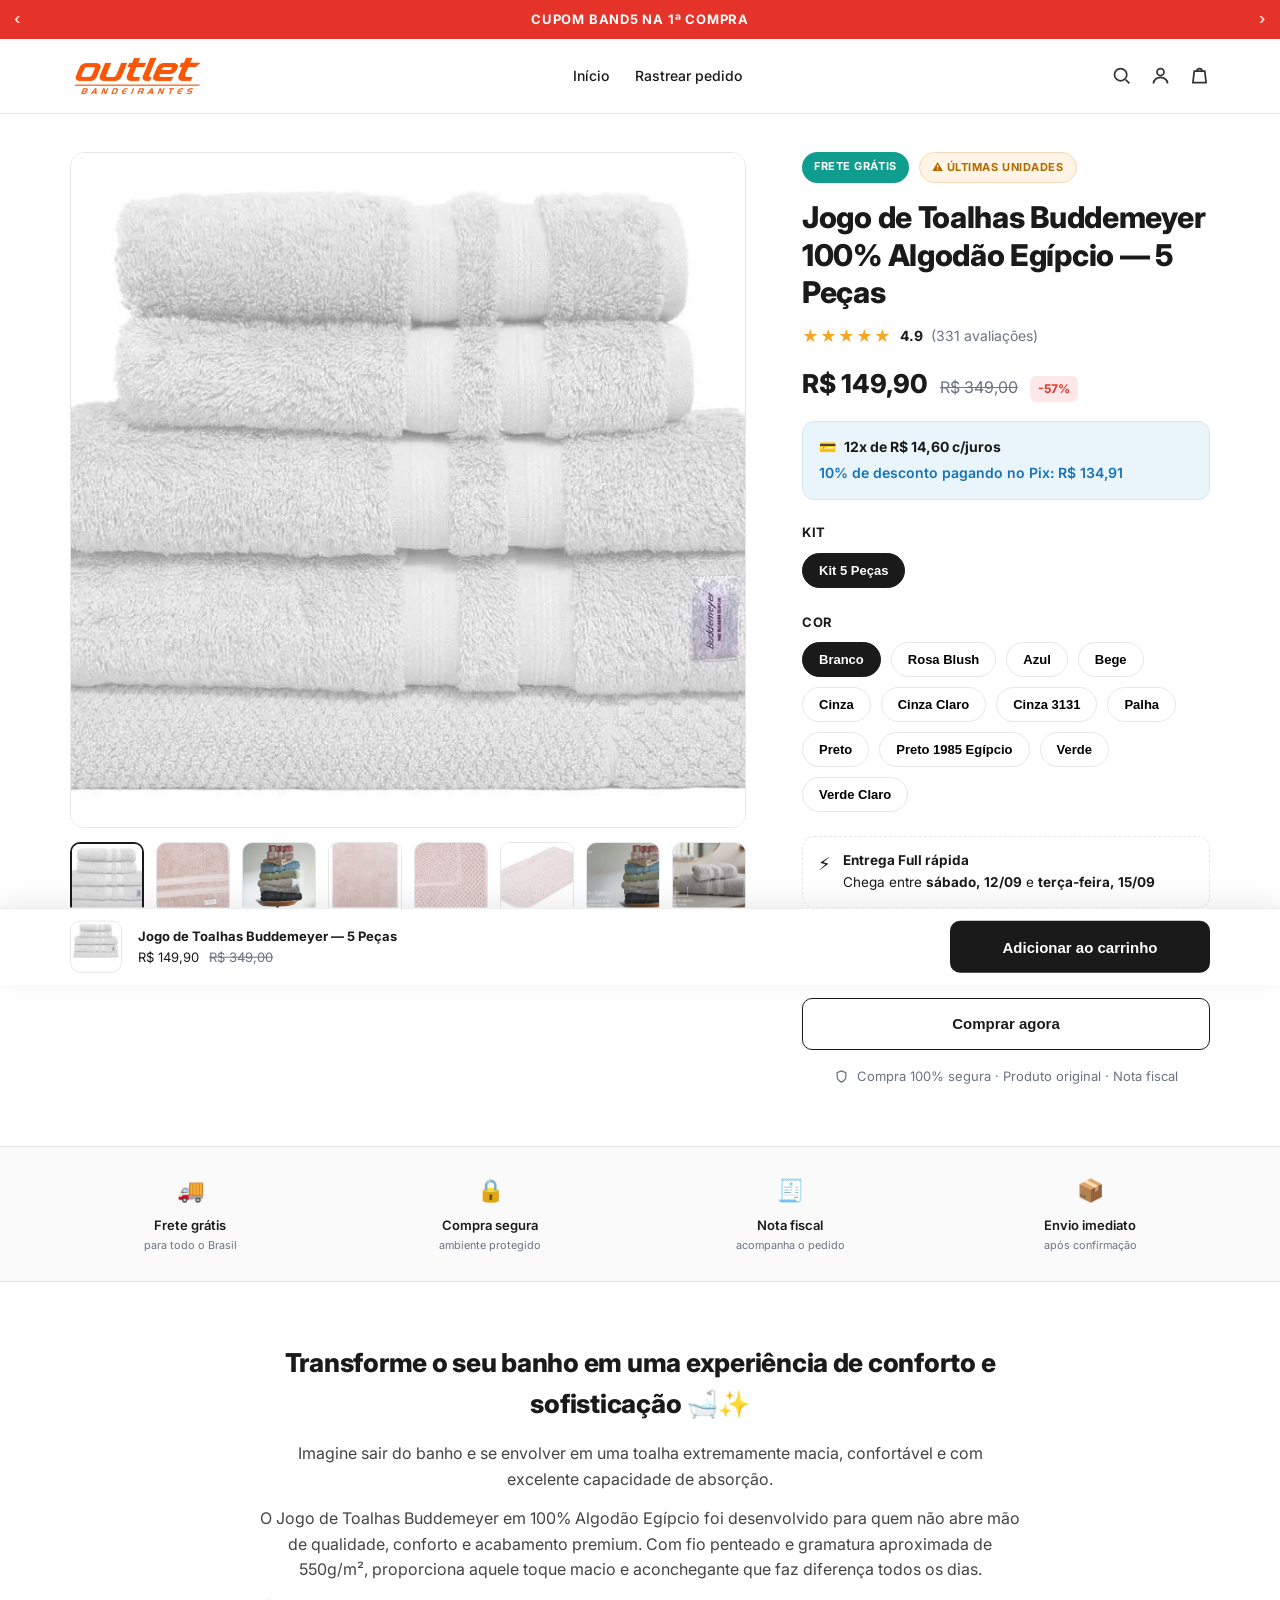
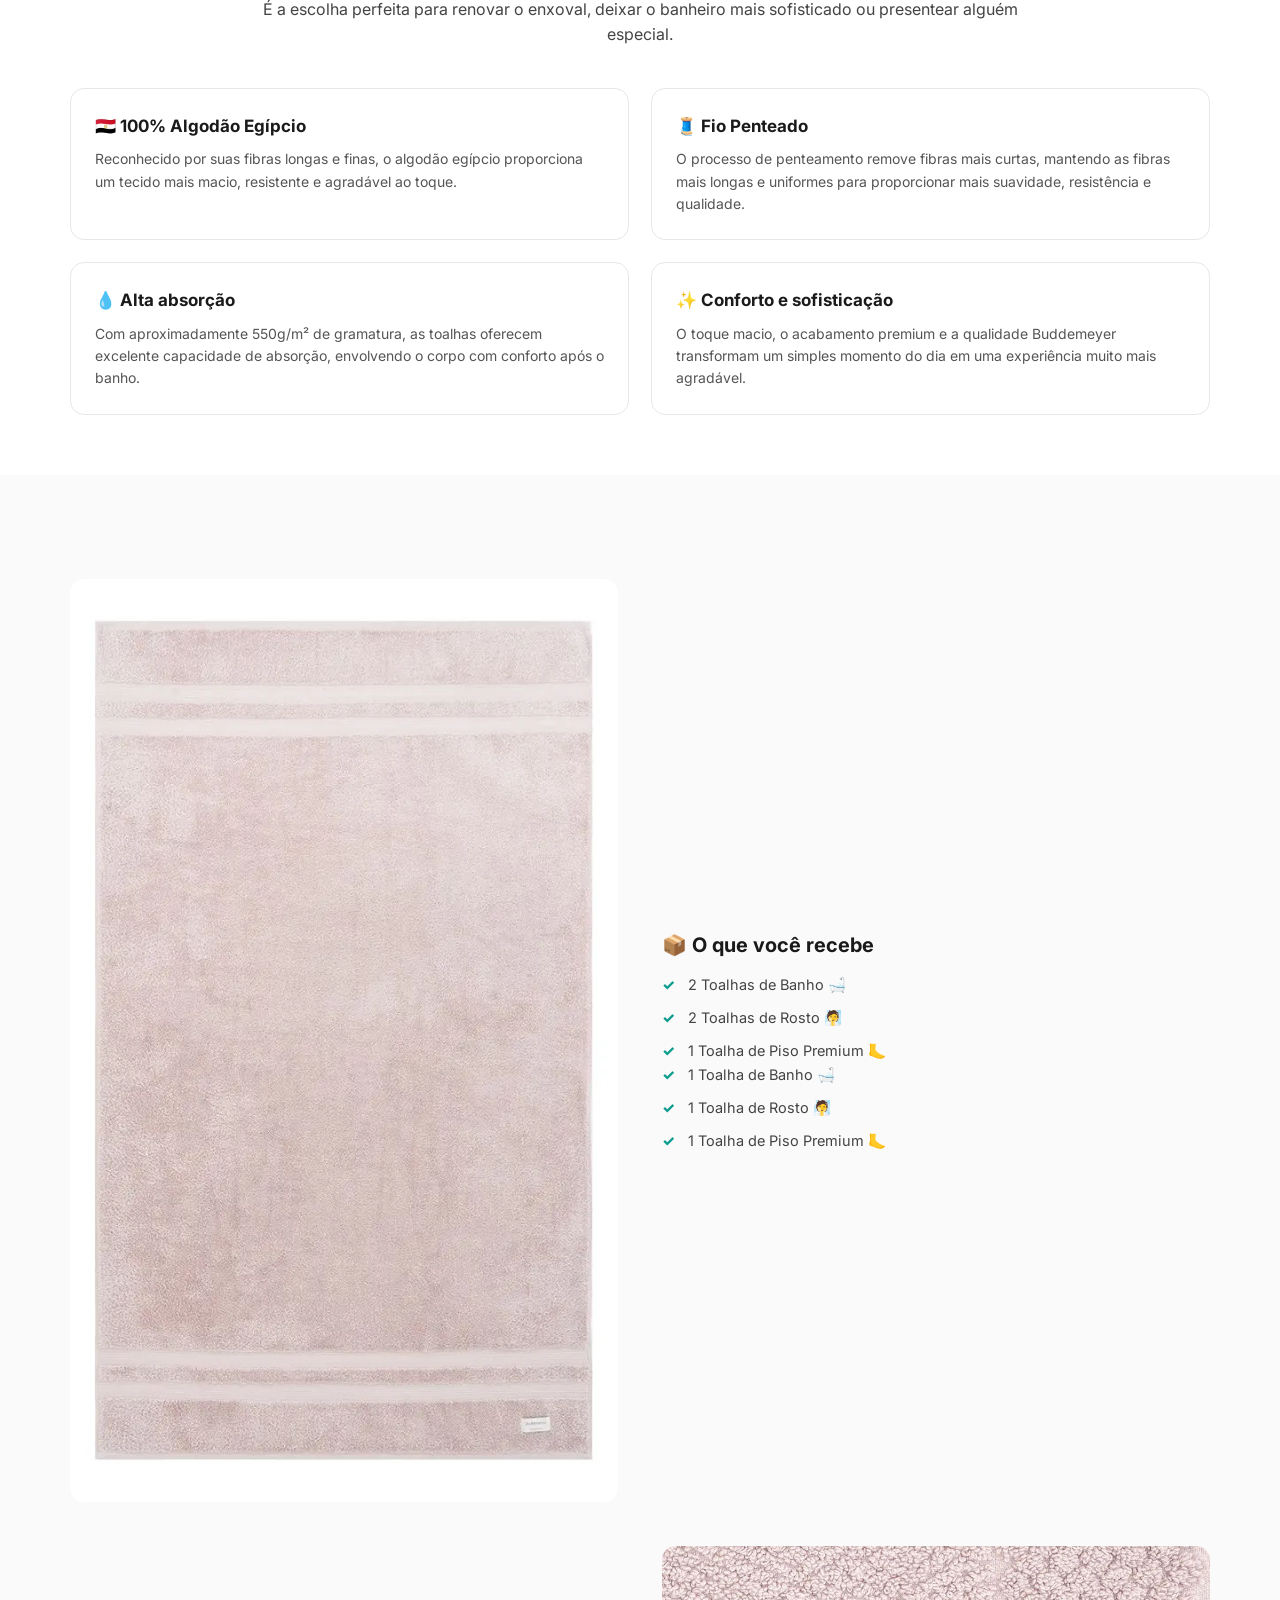
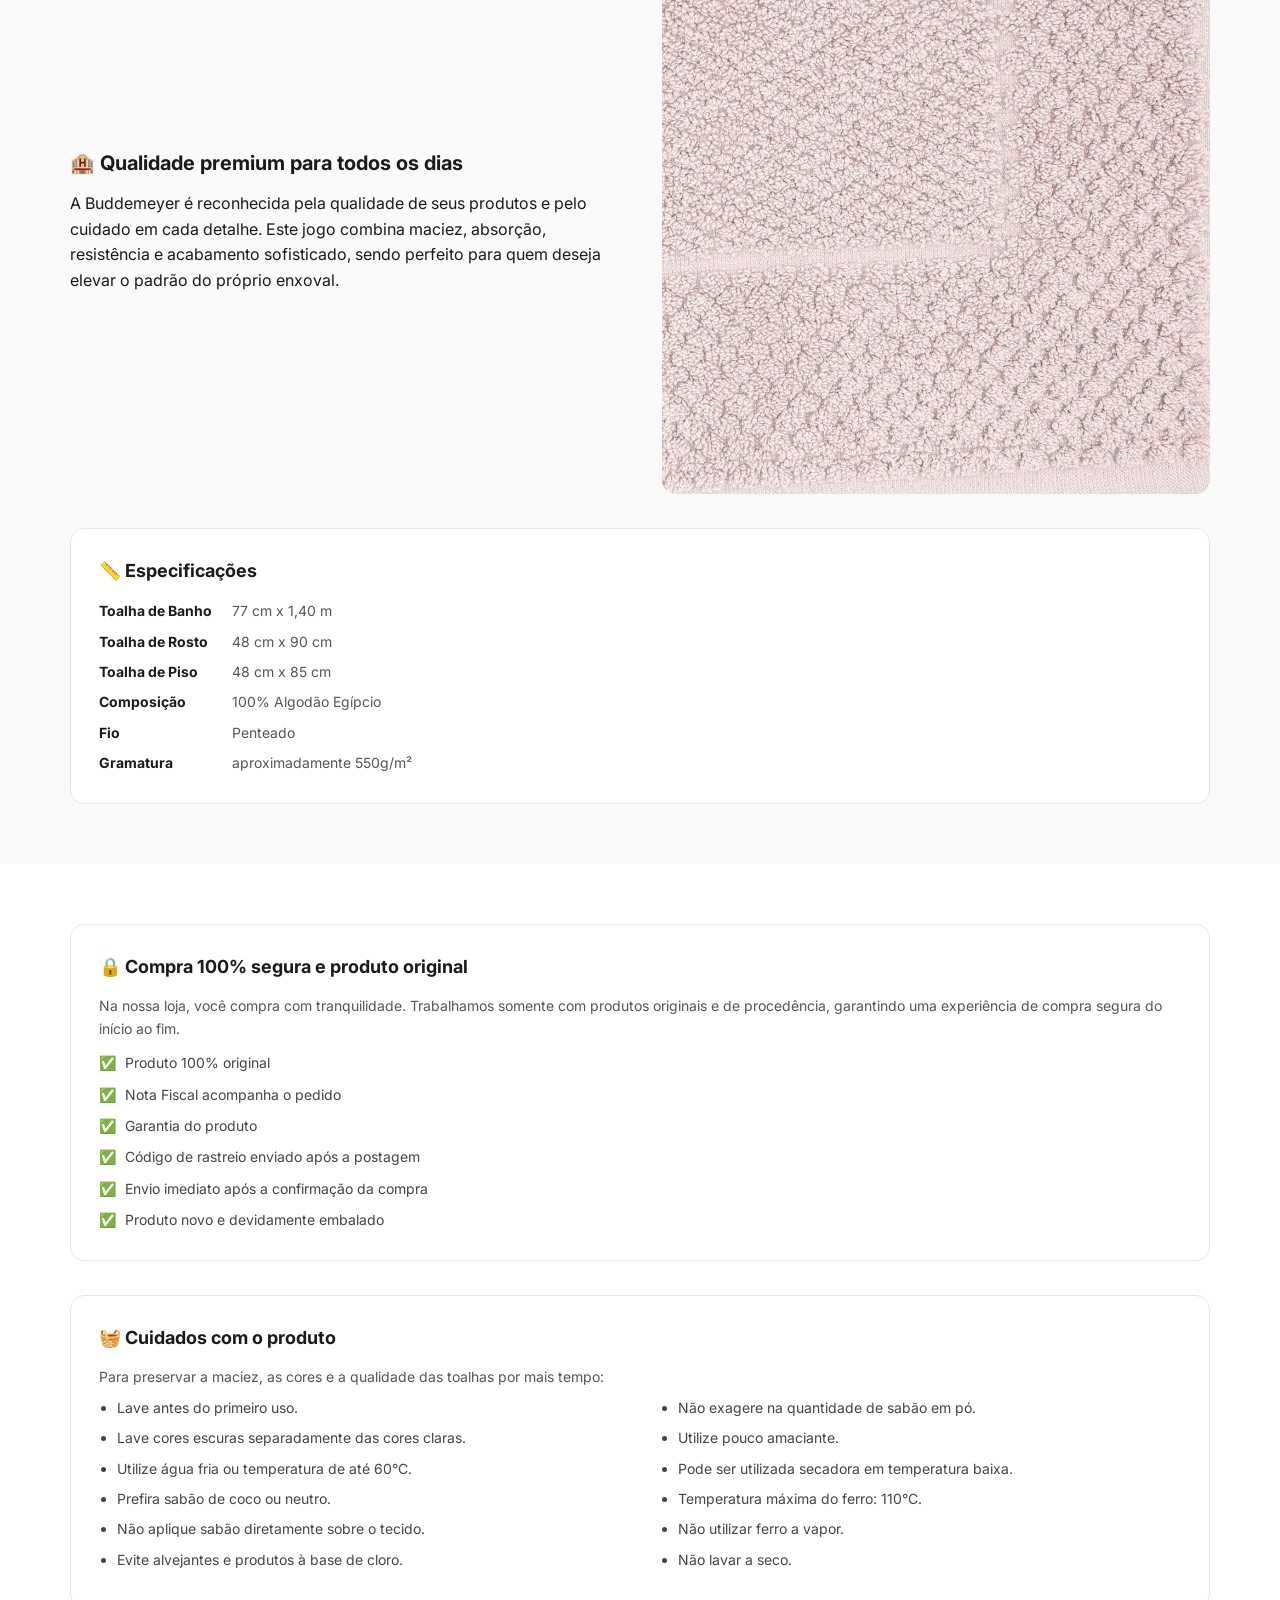
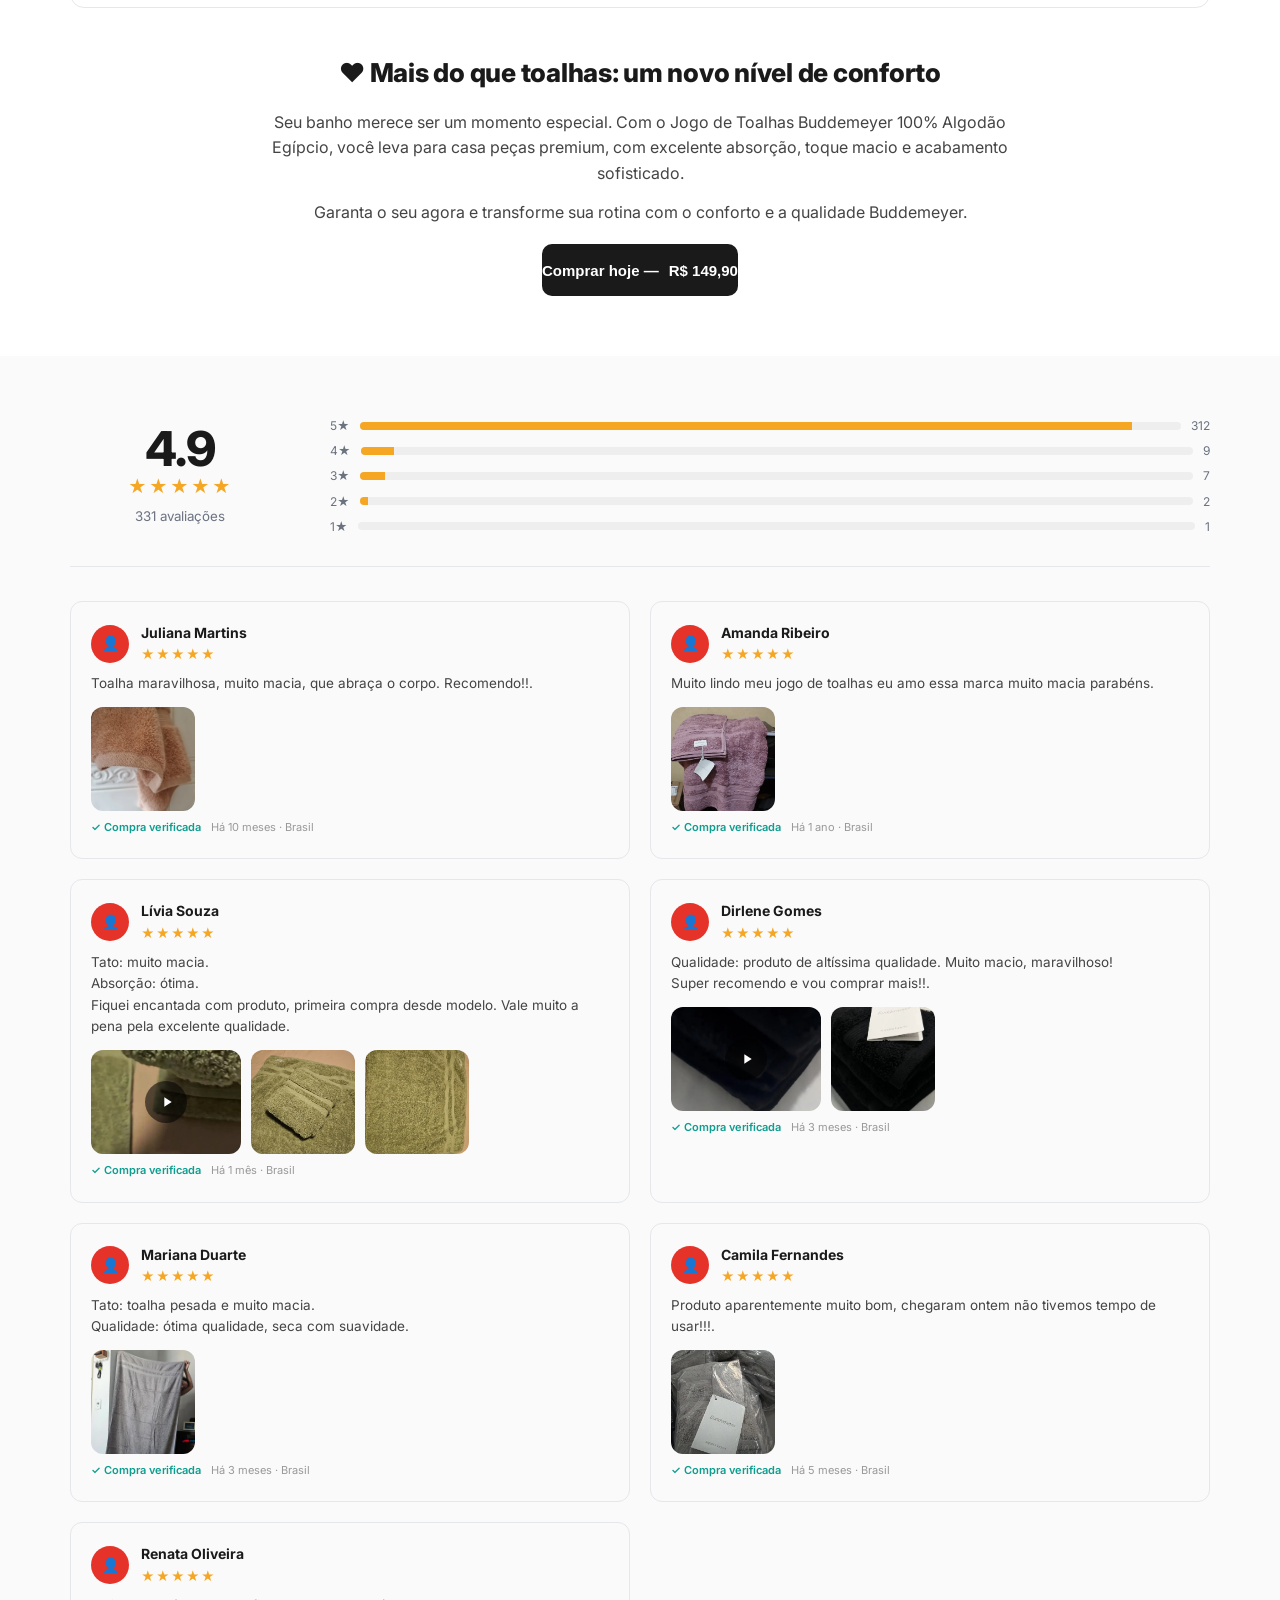
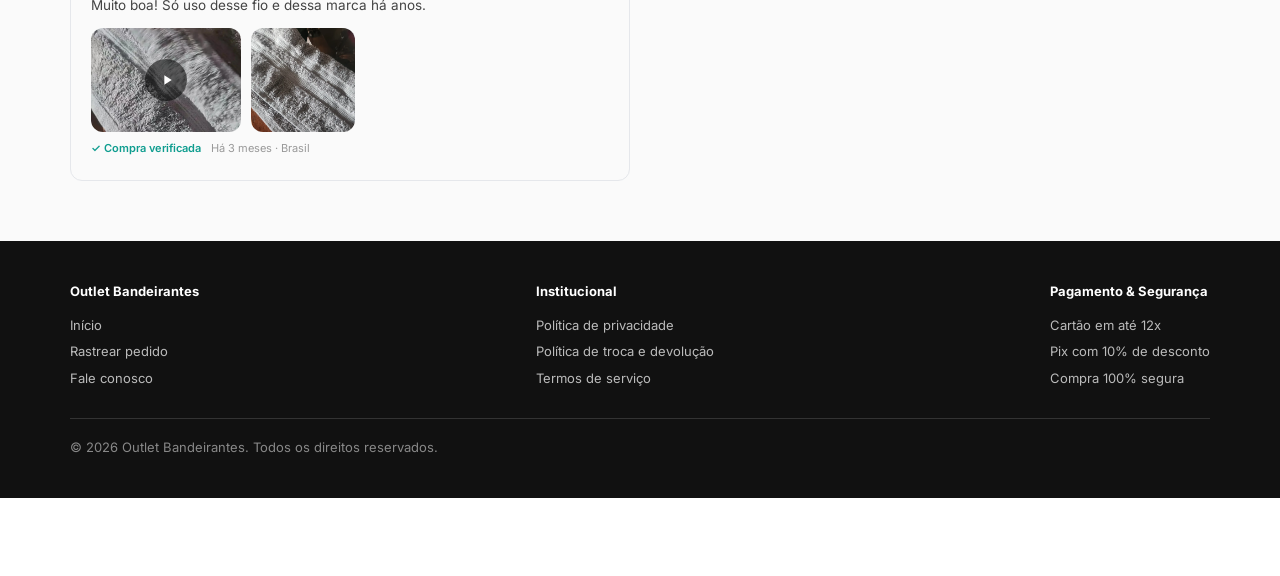
==== index.html @ 9eb4fb67 "Add files via upload" ====
<!DOCTYPE html>
<html lang="pt-BR">
<head>
<meta charset="UTF-8">
<meta name="viewport" content="width=device-width, initial-scale=1">
<title>Jogo de Toalhas Buddemeyer 100% Algodão Egípcio</title>
<link rel="preconnect" href="https://fonts.googleapis.com">
<link rel="preconnect" href="https://fonts.gstatic.com" crossorigin>
<link href="https://fonts.googleapis.com/css2?family=Inter:wght@400;500;600;700;800&display=swap" rel="stylesheet">
<style>
  :root{
    --red:#e63329;
    --ink:#1a1a1a;
    --muted:#6b7280;
    --line:#e5e7eb;
    --teal:#0f9d8f;
    --pix:#eaf4fb;
    --pix-ink:#1573b8;
    --bg:#ffffff;
    --radius:14px;
    --wrap:1180px;
  }
  *{box-sizing:border-box;margin:0;padding:0}
  html{scroll-behavior:smooth}
  body{
    font-family:'Inter',system-ui,-apple-system,Segoe UI,Roboto,sans-serif;
    color:var(--ink);
    background:var(--bg);
    line-height:1.6;
    -webkit-font-smoothing:antialiased;
  }
  img{max-width:100%;display:block}
  a{color:inherit;text-decoration:none}
  .wrap{max-width:var(--wrap);margin:0 auto;padding:0 20px}

  /* announcement bar */
  .announce{
    background:var(--red);color:#fff;text-align:center;
    font-size:13px;font-weight:700;letter-spacing:.06em;
    padding:9px 40px;position:relative;text-transform:uppercase;
  }
  .announce .arrow{position:absolute;top:50%;transform:translateY(-50%);opacity:.8;font-size:15px}
  .announce .arrow.l{left:14px}
  .announce .arrow.r{right:14px}

  /* header */
  header{border-bottom:1px solid var(--line);position:sticky;top:0;background:#fff;z-index:40}
  .hbar{display:flex;align-items:center;justify-content:space-between;height:74px;gap:24px}
  .logo img{height:46px;width:auto}
  .nav{display:flex;gap:26px;font-size:14px;font-weight:500}
  .nav a:hover{color:var(--red)}
  .hicons{display:flex;gap:18px;color:#333}
  .hicons svg{width:21px;height:21px}
  .menu-toggle{display:none;background:none;border:0;cursor:pointer}

  /* hero / product */
  .product{display:grid;grid-template-columns:1fr 1fr;gap:56px;padding:38px 0 60px}
  .gallery{position:sticky;top:96px;align-self:start}
  .gallery .main{
    border:1px solid var(--line);border-radius:var(--radius);overflow:hidden;
    background:#f6f7f8;aspect-ratio:1/1;
  }
  .gallery .main img{width:100%;height:100%;object-fit:cover}
  .thumbs{display:flex;gap:12px;margin-top:14px}
  .thumbs button{
    width:74px;height:74px;border-radius:10px;overflow:hidden;border:1px solid var(--line);
    background:#f6f7f8;cursor:pointer;padding:0;flex:0 0 auto;
  }
  .thumbs button.active{border-color:var(--ink);border-width:2px}
  .thumbs img{width:100%;height:100%;object-fit:cover}

  .badges{display:flex;gap:10px;flex-wrap:wrap;margin-bottom:16px}
  .badge{
    font-size:11px;font-weight:700;letter-spacing:.05em;text-transform:uppercase;
    padding:6px 12px;border-radius:999px;
  }
  .badge.free{background:var(--teal);color:#fff}
  .badge.last{background:#fff4e5;color:#b26a00;border:1px solid #f3d9b3}

  h1.title{font-size:30px;line-height:1.25;font-weight:800;letter-spacing:-.01em;margin-bottom:12px}

  .rating{display:flex;align-items:center;gap:8px;margin-bottom:14px;font-size:14px}
  .stars{color:#f5a623;letter-spacing:1px;font-size:16px}
  .rating .count{color:var(--muted)}

  .price{display:flex;align-items:baseline;gap:12px;margin-bottom:4px}
  .price .now{font-size:26px;font-weight:800}
  .price .was{font-size:16px;color:var(--muted);text-decoration:line-through}
  .price .off{background:#fde8e7;color:var(--red);font-size:12px;font-weight:700;padding:3px 8px;border-radius:6px}

  .paybox{
    background:var(--pix);border:1px solid #d4e7f5;border-radius:12px;
    padding:14px 16px;margin:16px 0 22px;font-size:14px;
  }
  .paybox .line1{font-weight:700;display:flex;align-items:center;gap:8px}
  .paybox .line2{color:var(--pix-ink);font-weight:600;margin-top:4px}

  .opt-label{font-size:13px;font-weight:700;margin-bottom:10px;text-transform:uppercase;letter-spacing:.04em}
  .swatches{display:flex;flex-wrap:wrap;gap:10px;margin-bottom:24px}
  .swatch{
    border:1px solid var(--line);border-radius:999px;padding:9px 16px;font-size:13px;font-weight:600;
    cursor:pointer;background:#fff;transition:.15s;
  }
  .swatch:hover{border-color:#999}
  .swatch.active{background:var(--ink);color:#fff;border-color:var(--ink)}

  .delivery{
    display:flex;gap:12px;align-items:flex-start;border:1px dashed var(--line);
    border-radius:12px;padding:13px 15px;margin-bottom:22px;font-size:13.5px;
  }
  .delivery .ic{font-size:18px}
  .delivery b{display:block}

  .buyrow{display:flex;gap:12px;margin-bottom:14px}
  .qty{display:flex;align-items:center;border:1px solid var(--line);border-radius:10px;overflow:hidden}
  .qty button{width:44px;height:52px;border:0;background:#fff;font-size:18px;cursor:pointer;color:#333}
  .qty button:hover{background:#f3f4f6}
  .qty input{width:44px;height:52px;border:0;text-align:center;font-size:15px;font-weight:600;font-family:inherit}
  .addcart{
    flex:1;height:52px;border:0;border-radius:10px;background:var(--ink);color:#fff;
    font-size:15px;font-weight:700;cursor:pointer;display:flex;align-items:center;justify-content:center;gap:10px;
    transition:.15s;
  }
  .addcart:hover{background:#000;transform:translateY(-1px)}
  .buynow{
    width:100%;height:52px;border:1px solid var(--ink);border-radius:10px;background:#fff;color:var(--ink);
    font-size:15px;font-weight:700;cursor:pointer;transition:.15s;
  }
  .buynow:hover{background:#faf7ee}

  .trust-inline{display:flex;gap:8px;align-items:center;justify-content:center;color:var(--muted);font-size:13px;margin-top:16px}

  /* trust bar */
  .trustbar{border-top:1px solid var(--line);border-bottom:1px solid var(--line);background:#fafafa}
  .trustbar .grid{display:grid;grid-template-columns:repeat(4,1fr);gap:20px;padding:26px 0;text-align:center}
  .trustbar .item{font-size:13px;font-weight:600}
  .trustbar .item span{display:block;font-size:22px;margin-bottom:6px}
  .trustbar .item small{display:block;font-weight:400;color:var(--muted);margin-top:2px}

  /* description */
  .section{padding:60px 0}
  .section.alt{background:#fafafa}
  .lead{max-width:760px;margin:0 auto;text-align:center}
  .lead h2{font-size:26px;font-weight:800;margin-bottom:16px;letter-spacing:-.01em}
  .lead p{color:#444;margin-bottom:14px}

  .feat{display:grid;grid-template-columns:repeat(2,1fr);gap:22px;margin-top:40px}
  .feat .card{background:#fff;border:1px solid var(--line);border-radius:var(--radius);padding:24px}
  .feat .card h3{font-size:17px;margin-bottom:8px}
  .feat .card p{font-size:14px;color:#555}

  .split{display:grid;grid-template-columns:1fr 1fr;gap:44px;align-items:center;margin-top:44px}
  .split img{border-radius:var(--radius)}
  .split.rev{direction:rtl}
  .split.rev>*{direction:ltr}
  .split h3{font-size:20px;margin-bottom:12px}
  .split ul{list-style:none;display:flex;flex-direction:column;gap:10px}
  .split li{position:relative;padding-left:26px;font-size:14.5px;color:#444}
  .split li::before{content:"✓";position:absolute;left:0;color:var(--teal);font-weight:800}

  .box{background:#fff;border:1px solid var(--line);border-radius:var(--radius);padding:28px;margin-top:34px}
  .box h3{font-size:18px;margin-bottom:14px}
  .kv{display:grid;grid-template-columns:auto 1fr;gap:8px 20px;font-size:14px}
  .kv dt{font-weight:700}
  .kv dd{color:#555}
  .checklist{list-style:none;display:grid;gap:9px;margin-top:6px}
  .checklist li{padding-left:26px;position:relative;font-size:14px;color:#444}
  .checklist li::before{content:"✅";position:absolute;left:0}

  .care{columns:2;column-gap:40px;font-size:14px;color:#444;margin-top:8px}
  .care li{margin-bottom:8px;margin-left:18px}

  /* reviews */
  .rev-head{display:grid;grid-template-columns:220px 1fr;gap:40px;align-items:center;padding-bottom:30px;border-bottom:1px solid var(--line)}
  .rev-score{text-align:center}
  .rev-score .n{font-size:48px;font-weight:800;line-height:1}
  .rev-score .s{color:#f5a623;font-size:18px;letter-spacing:2px}
  .rev-score small{color:var(--muted);display:block;margin-top:4px}
  .bars{display:flex;flex-direction:column;gap:6px}
  .bar{display:flex;align-items:center;gap:10px;font-size:12px;color:var(--muted)}
  .bar .track{flex:1;height:8px;background:#eee;border-radius:99px;overflow:hidden}
  .bar .fill{height:100%;background:#f5a623}

  .reviews{display:grid;grid-template-columns:repeat(2,1fr);gap:20px;margin-top:34px}
  .review{border:1px solid var(--line);border-radius:12px;padding:20px}
  .review .top{display:flex;align-items:center;gap:12px;margin-bottom:8px}
  .review .av{width:38px;height:38px;border-radius:50%;background:var(--red);color:#fff;display:flex;align-items:center;justify-content:center;font-weight:700;font-size:14px}
  .review .who{font-weight:700;font-size:14px}
  .review .s{color:#f5a623;font-size:13px;letter-spacing:1px}
  .review p{font-size:13.5px;color:#444}
  .review .media-row{display:flex;flex-wrap:wrap;gap:10px;margin-top:12px}
  .review .photo{width:104px;height:104px;flex:0 0 auto;object-fit:cover;border-radius:12px;cursor:pointer}
  .review .vid-wrap{
    width:150px;height:104px;flex:0 0 auto;border-radius:12px;background:#000 center/cover no-repeat;
    position:relative;cursor:pointer;overflow:hidden;
  }
  .review .vid-wrap .play{
    position:absolute;inset:0;display:flex;align-items:center;justify-content:center;
  }
  .review .vid-wrap .play span{
    width:42px;height:42px;border-radius:50%;background:rgba(0,0,0,.55);
    display:flex;align-items:center;justify-content:center;
    transition:.15s;
  }
  .review .vid-wrap:hover .play span{background:rgba(0,0,0,.75);transform:scale(1.06)}
  .review .vid-wrap .play svg{width:16px;height:16px;fill:#fff;margin-left:2px}
  .review .vid-wrap video{width:100%;height:100%;object-fit:cover;display:block}
  .verified{font-size:11px;color:var(--teal);font-weight:600;margin-top:8px;display:inline-block}

  /* sticky buy bar */
  .stickybar{
    position:fixed;left:0;right:0;bottom:0;background:#fff;border-top:1px solid var(--line);
    box-shadow:0 -6px 24px rgba(0,0,0,.08);transform:translateY(110%);transition:.3s;z-index:50;
  }
  .stickybar.show{transform:translateY(0)}
  .stickybar .inner{max-width:var(--wrap);margin:0 auto;padding:12px 20px;display:flex;align-items:center;gap:16px}
  .stickybar .thumb{width:52px;height:52px;border-radius:10px;overflow:hidden;border:1px solid var(--line);flex:0 0 auto}
  .stickybar .meta{flex:1;min-width:0}
  .stickybar .meta .nm{font-size:13px;font-weight:700;white-space:nowrap;overflow:hidden;text-overflow:ellipsis}
  .stickybar .meta .pr{font-size:13px}
  .stickybar .meta .pr .was{color:var(--muted);text-decoration:line-through;margin-left:6px}
  .stickybar .addcart{max-width:260px}

  footer{background:#111;color:#bbb;font-size:13px;padding:40px 0;margin-bottom:78px}
  footer .cols{display:flex;justify-content:space-between;flex-wrap:wrap;gap:24px}
  footer b{color:#fff;display:block;margin-bottom:10px}
  footer a{display:block;padding:3px 0}
  footer a:hover{color:#fff}
  .copy{border-top:1px solid #333;margin-top:26px;padding-top:18px;color:#888}

  @media(max-width:900px){
    .product{grid-template-columns:1fr;gap:28px;padding:22px 0 40px}
    .gallery{position:static}
    .nav{display:none}
    .menu-toggle{display:block}
    .feat,.split,.reviews{grid-template-columns:1fr}
    .split.rev{direction:ltr}
    .trustbar .grid{grid-template-columns:repeat(2,1fr)}
    .rev-head{grid-template-columns:1fr;gap:24px;text-align:center}
    .bars{max-width:340px;margin:0 auto}
    h1.title{font-size:24px}
    .care{columns:1}
    .stickybar .meta .nm{white-space:normal}
  }
</style>
</head>
<body>

<div class="announce">
  <span class="arrow l">‹</span>
  Cupom BAND5 na 1ª compra
  <span class="arrow r">›</span>
</div>

<header>
  <div class="wrap hbar">
    <a class="logo" href="#" aria-label="Outlet Bandeirantes">
      <img src="assets/WhatsApp_Image_2026-08-08_at_11.14.45-removebg-preview.png" alt="Outlet Bandeirantes">
    </a>
    <nav class="nav">
      <a href="#">Início</a>
      <a href="#">Rastrear pedido</a>
    </nav>
    <div class="hicons">
      <button class="menu-toggle" aria-label="Menu">
        <svg viewBox="0 0 24 24" fill="none" stroke="currentColor" stroke-width="2"><path d="M3 6h18M3 12h18M3 18h18"/></svg>
      </button>
      <svg viewBox="0 0 24 24" fill="none" stroke="currentColor" stroke-width="2"><circle cx="11" cy="11" r="7"/><path d="M21 21l-4.3-4.3"/></svg>
      <svg viewBox="0 0 24 24" fill="none" stroke="currentColor" stroke-width="2"><circle cx="12" cy="8" r="4"/><path d="M4 21c0-4 4-7 8-7s8 3 8 7"/></svg>
      <svg viewBox="0 0 24 24" fill="none" stroke="currentColor" stroke-width="2"><path d="M6 7h12l1.5 13H4.5L6 7z"/><path d="M9 7a3 3 0 016 0"/></svg>
    </div>
  </div>
</header>

<main class="wrap">
  <section class="product">
    <!-- gallery -->
    <div class="gallery">
      <div class="main">
        <img id="mainImg" fetchpriority="high" decoding="async" src="assets/D_NQ_NP_2X_967329-MLA99533782902_122025-F.webp" alt="Jogo de Toalhas Buddemeyer 100% Algodão Egípcio">
      </div>
      <div class="thumbs" id="thumbs">
        <button class="active" data-src="assets/D_NQ_NP_2X_967329-MLA99533782902_122025-F.webp">
          <img loading="lazy" decoding="async" src="assets/D_NQ_NP_2X_967329-MLA99533782902_122025-F.webp" alt="">
        </button>
        <button data-src="assets/D_NQ_NP_2X_623011-MLA100094406004_122025-F.webp">
          <img loading="lazy" decoding="async" src="assets/D_NQ_NP_2X_623011-MLA100094406004_122025-F.webp" alt="">
        </button>
        <button data-src="assets/D_NQ_NP_2X_925218-MLA100094376172_122025-F.webp">
          <img loading="lazy" decoding="async" src="assets/D_NQ_NP_2X_925218-MLA100094376172_122025-F.webp" alt="">
        </button>
        <button data-src="assets/D_NQ_NP_2X_687775-MLA100094425634_122025-F.webp">
          <img loading="lazy" decoding="async" src="assets/D_NQ_NP_2X_687775-MLA100094425634_122025-F.webp" alt="">
        </button>
        <button data-src="assets/D_NQ_NP_2X_791755-MLA100094346748_122025-F.webp">
          <img loading="lazy" decoding="async" src="assets/D_NQ_NP_2X_791755-MLA100094346748_122025-F.webp" alt="">
        </button>
        <button data-src="assets/D_NQ_NP_2X_780772-MLA100094406038_122025-F.webp">
          <img loading="lazy" decoding="async" src="assets/D_NQ_NP_2X_780772-MLA100094406038_122025-F.webp" alt="">
        </button>
        <button data-src="assets/D_NQ_NP_2X_796504-MLA112499397784_062026-F.webp">
          <img loading="lazy" decoding="async" src="assets/D_NQ_NP_2X_796504-MLA112499397784_062026-F.webp" alt="">
        </button>
        <button data-src="assets/D_NQ_NP_2X_948239-MLA112498722558_062026-F.webp">
          <img loading="lazy" decoding="async" src="assets/D_NQ_NP_2X_948239-MLA112498722558_062026-F.webp" alt="">
        </button>
      </div>
    </div>

    <!-- info -->
    <div class="info">
      <div class="badges">
        <span class="badge free">Frete grátis</span>
        <span class="badge last">⚠ Últimas unidades</span>
      </div>

      <h1 class="title">Jogo de Toalhas Buddemeyer 100% Algodão Egípcio — <span id="pcsLabel">5 Peças</span></h1>

      <div class="rating">
        <span class="stars">★★★★★</span>
        <strong>4.9</strong>
        <span class="count">(331 avaliações)</span>
      </div>

      <div class="price">
        <span class="now" id="priceNow">R$ 149,90</span>
        <span class="was" id="priceWas">R$ 349,00</span>
        <span class="off" id="priceOff">-57%</span>
      </div>

      <div class="paybox">
        <div class="line1">💳 <span id="parcelLine">12x de R$ 14,60 c/juros</span></div>
        <div class="line2">10% de desconto pagando no Pix: <span id="pixLine">R$ 134,91</span></div>
      </div>

      <div class="opt-label">Kit</div>
      <div class="swatches" id="kits">
        <button class="swatch active" data-pcs="5" data-now="149.90" data-was="349.00" data-parcel="14,60" data-pix="134,91">Kit 5 Peças</button>
      </div>

      <div class="opt-label">Cor</div>
      <div class="swatches" id="swatches">
        <button class="swatch active" data-img="assets/D_NQ_NP_2X_967329-MLA99533782902_122025-F.webp">Branco</button>
        <button class="swatch" data-img="assets/D_NQ_NP_2X_994581-MLA99252109880_112025-F.webp">Rosa Blush</button>
        <button class="swatch" data-img="assets/D_NQ_NP_2X_882696-MLA99253605090_112025-F.webp">Azul</button>
        <button class="swatch" data-img="assets/D_NQ_NP_2X_716242-MLA100094529066_122025-F.webp">Bege</button>
        <button class="swatch" data-img="assets/D_NQ_NP_2X_643108-MLA100585200935_122025-F.webp">Cinza</button>
        <button class="swatch" data-img="assets/D_NQ_NP_2X_754134-MLA101069846051_122025-F.webp">Cinza Claro</button>
        <button class="swatch" data-img="assets/D_NQ_NP_2X_946079-MLA101164384668_122025-F.webp">Cinza 3131</button>
        <button class="swatch" data-img="assets/D_NQ_NP_2X_775893-MLA100072034703_122025-F.webp">Palha</button>
        <button class="swatch" data-img="assets/D_NQ_NP_2X_808654-MLA99255316008_112025-F.webp">Preto</button>
        <button class="swatch" data-img="assets/D_NQ_NP_2X_921180-MLA107396669038_032026-F.webp">Preto 1985 Egípcio</button>
        <button class="swatch" data-img="assets/D_NQ_NP_2X_632450-MLA100094522568_122025-F.webp">Verde</button>
        <button class="swatch" data-img="assets/D_NQ_NP_2X_774278-MLA100057818073_122025-F.webp">Verde Claro</button>
      </div>

      <div class="delivery">
        <span class="ic">⚡</span>
        <span>
          <b>Entrega Full rápida</b>
          Chega entre <strong>sábado, 12/09</strong> e <strong>terça-feira, 15/09</strong>
        </span>
      </div>

      <div class="buyrow">
        <div class="qty">
          <button type="button" id="qtyMinus" aria-label="Diminuir">−</button>
          <input id="qty" type="text" value="1" inputmode="numeric" aria-label="Quantidade">
          <button type="button" id="qtyPlus" aria-label="Aumentar">+</button>
        </div>
        <button class="addcart" id="addCart">
          <svg width="18" height="18" viewBox="0 0 24 24" fill="none" stroke="currentColor" stroke-width="2"><path d="M6 7h12l1.5 13H4.5L6 7z"/><path d="M9 7a3 3 0 016 0"/></svg>
          Adicionar ao carrinho
        </button>
      </div>
      <button class="buynow" id="buyNow">Comprar agora</button>

      <div class="trust-inline">
        <svg width="15" height="15" viewBox="0 0 24 24" fill="none" stroke="currentColor" stroke-width="2"><path d="M12 3l7 3v6c0 5-3 7-7 9-4-2-7-4-7-9V6l7-3z"/></svg>
        Compra 100% segura · Produto original · Nota fiscal
      </div>
    </div>
  </section>
</main>

<div class="trustbar">
  <div class="wrap grid">
    <div class="item"><span>🚚</span>Frete grátis<small>para todo o Brasil</small></div>
    <div class="item"><span>🔒</span>Compra segura<small>ambiente protegido</small></div>
    <div class="item"><span>🧾</span>Nota fiscal<small>acompanha o pedido</small></div>
    <div class="item"><span>📦</span>Envio imediato<small>após confirmação</small></div>
  </div>
</div>

<section class="section">
  <div class="wrap">
    <div class="lead">
      <h2>Transforme o seu banho em uma experiência de conforto e sofisticação 🛁✨</h2>
      <p>Imagine sair do banho e se envolver em uma toalha extremamente macia, confortável e com excelente capacidade de absorção.</p>
      <p>O Jogo de Toalhas Buddemeyer em 100% Algodão Egípcio foi desenvolvido para quem não abre mão de qualidade, conforto e acabamento premium. Com fio penteado e gramatura aproximada de 550g/m², proporciona aquele toque macio e aconchegante que faz diferença todos os dias.</p>
      <p>É a escolha perfeita para renovar o enxoval, deixar o banheiro mais sofisticado ou presentear alguém especial.</p>
    </div>

    <div class="feat">
      <div class="card">
        <h3>🇪🇬 100% Algodão Egípcio</h3>
        <p>Reconhecido por suas fibras longas e finas, o algodão egípcio proporciona um tecido mais macio, resistente e agradável ao toque.</p>
      </div>
      <div class="card">
        <h3>🧵 Fio Penteado</h3>
        <p>O processo de penteamento remove fibras mais curtas, mantendo as fibras mais longas e uniformes para proporcionar mais suavidade, resistência e qualidade.</p>
      </div>
      <div class="card">
        <h3>💧 Alta absorção</h3>
        <p>Com aproximadamente 550g/m² de gramatura, as toalhas oferecem excelente capacidade de absorção, envolvendo o corpo com conforto após o banho.</p>
      </div>
      <div class="card">
        <h3>✨ Conforto e sofisticação</h3>
        <p>O toque macio, o acabamento premium e a qualidade Buddemeyer transformam um simples momento do dia em uma experiência muito mais agradável.</p>
      </div>
    </div>
  </div>
</section>

<section class="section alt">
  <div class="wrap">
    <div class="split">
      <img loading="lazy" decoding="async" src="assets/D_NQ_NP_2X_687775-MLA100094425634_122025-F.webp" alt="Toalha macia e absorvente">
      <div>
        <h3>📦 O que você recebe</h3>
        <ul id="recebe5">
          <li>2 Toalhas de Banho 🛁</li>
          <li>2 Toalhas de Rosto 🧖</li>
          <li>1 Toalha de Piso Premium 🦶</li>
        </ul>
        <ul id="recebe3" hidden>
          <li>1 Toalha de Banho 🛁</li>
          <li>1 Toalha de Rosto 🧖</li>
          <li>1 Toalha de Piso Premium 🦶</li>
        </ul>
      </div>
    </div>

    <div class="split rev">
      <img loading="lazy" decoding="async" src="assets/D_NQ_NP_2X_791755-MLA100094346748_122025-F.webp" alt="Jogo de toalhas premium Buddemeyer">
      <div>
        <h3>🏨 Qualidade premium para todos os dias</h3>
        <p>A Buddemeyer é reconhecida pela qualidade de seus produtos e pelo cuidado em cada detalhe. Este jogo combina maciez, absorção, resistência e acabamento sofisticado, sendo perfeito para quem deseja elevar o padrão do próprio enxoval.</p>
      </div>
    </div>

    <div class="box">
      <h3>📏 Especificações</h3>
      <dl class="kv">
        <dt>Toalha de Banho</dt><dd>77 cm x 1,40 m</dd>
        <dt>Toalha de Rosto</dt><dd>48 cm x 90 cm</dd>
        <dt>Toalha de Piso</dt><dd>48 cm x 85 cm</dd>
        <dt>Composição</dt><dd>100% Algodão Egípcio</dd>
        <dt>Fio</dt><dd>Penteado</dd>
        <dt>Gramatura</dt><dd>aproximadamente 550g/m²</dd>
      </dl>
    </div>
  </div>
</section>

<section class="section">
  <div class="wrap">
    <div class="box" style="margin-top:0">
      <h3>🔒 Compra 100% segura e produto original</h3>
      <p style="font-size:14px;color:#555;margin-bottom:12px">Na nossa loja, você compra com tranquilidade. Trabalhamos somente com produtos originais e de procedência, garantindo uma experiência de compra segura do início ao fim.</p>
      <ul class="checklist">
        <li>Produto 100% original</li>
        <li>Nota Fiscal acompanha o pedido</li>
        <li>Garantia do produto</li>
        <li>Código de rastreio enviado após a postagem</li>
        <li>Envio imediato após a confirmação da compra</li>
        <li>Produto novo e devidamente embalado</li>
      </ul>
    </div>

    <div class="box">
      <h3>🧺 Cuidados com o produto</h3>
      <p style="font-size:14px;color:#555">Para preservar a maciez, as cores e a qualidade das toalhas por mais tempo:</p>
      <ul class="care">
        <li>Lave antes do primeiro uso.</li>
        <li>Lave cores escuras separadamente das cores claras.</li>
        <li>Utilize água fria ou temperatura de até 60°C.</li>
        <li>Prefira sabão de coco ou neutro.</li>
        <li>Não aplique sabão diretamente sobre o tecido.</li>
        <li>Evite alvejantes e produtos à base de cloro.</li>
        <li>Não exagere na quantidade de sabão em pó.</li>
        <li>Utilize pouco amaciante.</li>
        <li>Pode ser utilizada secadora em temperatura baixa.</li>
        <li>Temperatura máxima do ferro: 110°C.</li>
        <li>Não utilizar ferro a vapor.</li>
        <li>Não lavar a seco.</li>
      </ul>
    </div>

    <div class="lead" style="margin-top:44px">
      <h2>❤️ Mais do que toalhas: um novo nível de conforto</h2>
      <p>Seu banho merece ser um momento especial. Com o Jogo de Toalhas Buddemeyer 100% Algodão Egípcio, você leva para casa peças premium, com excelente absorção, toque macio e acabamento sofisticado.</p>
      <p>Garanta o seu agora e transforme sua rotina com o conforto e a qualidade Buddemeyer.</p>
      <button class="addcart" style="max-width:320px;margin:18px auto 0" onclick="document.getElementById('kits').scrollIntoView({behavior:'smooth',block:'center'})">
        Comprar hoje — <span id="ctaPrice">R$ 149,90</span>
      </button>
    </div>
  </div>
</section>

<section class="section alt">
  <div class="wrap">
    <div class="rev-head">
      <div class="rev-score">
        <div class="n">4.9</div>
        <div class="s">★★★★★</div>
        <small>331 avaliações</small>
      </div>
      <div class="bars">
        <div class="bar">5★ <div class="track"><div class="fill" style="width:94%"></div></div> 312</div>
        <div class="bar">4★ <div class="track"><div class="fill" style="width:4%"></div></div> 9</div>
        <div class="bar">3★ <div class="track"><div class="fill" style="width:3%"></div></div> 7</div>
        <div class="bar">2★ <div class="track"><div class="fill" style="width:1%"></div></div> 2</div>
        <div class="bar">1★ <div class="track"><div class="fill" style="width:0%"></div></div> 1</div>
      </div>
    </div>

    <div class="reviews" id="reviews"></div>
  </div>
</section>

<footer>
  <div class="wrap">
    <div class="cols">
      <div>
        <b>Outlet Bandeirantes</b>
        <a href="#">Início</a>
        <a href="#">Rastrear pedido</a>
        <a href="#">Fale conosco</a>
      </div>
      <div>
        <b>Institucional</b>
        <a href="#">Política de privacidade</a>
        <a href="#">Política de troca e devolução</a>
        <a href="#">Termos de serviço</a>
      </div>
      <div>
        <b>Pagamento &amp; Segurança</b>
        <a href="#">Cartão em até 12x</a>
        <a href="#">Pix com 10% de desconto</a>
        <a href="#">Compra 100% segura</a>
      </div>
    </div>
    <div class="copy">© <span id="year"></span> Outlet Bandeirantes. Todos os direitos reservados.</div>
  </div>
</footer>

<div class="stickybar" id="stickybar">
  <div class="inner">
    <div class="thumb"><img id="stickyThumb" loading="lazy" decoding="async" src="assets/D_NQ_NP_2X_967329-MLA99533782902_122025-F.webp" alt=""></div>
    <div class="meta">
      <div class="nm">Jogo de Toalhas Buddemeyer — <span id="stickyPcs">5 Peças</span></div>
      <div class="pr"><span id="stickyNow">R$ 149,90</span> <span class="was" id="stickyWas">R$ 349,00</span></div>
    </div>
    <button class="addcart" onclick="document.getElementById('addCart').click()">Adicionar ao carrinho</button>
  </div>
</div>

<script>
  document.getElementById('year').textContent = new Date().getFullYear();

  // gallery
  document.querySelectorAll('.thumbs button').forEach(function(b){
    b.addEventListener('click', function(){
      document.querySelectorAll('.thumbs button').forEach(x=>x.classList.remove('active'));
      b.classList.add('active');
      document.getElementById('mainImg').src = b.dataset.src;
    });
  });

  // swatches (cor troca a foto principal e a 1ª miniatura)
  var selectedColor = 'Branco';
  var firstThumb = document.querySelector('#thumbs button');
  var firstThumbImg = firstThumb.querySelector('img');
  document.querySelectorAll('#swatches .swatch').forEach(function(s){
    s.addEventListener('click', function(){
      document.querySelectorAll('#swatches .swatch').forEach(x=>x.classList.remove('active'));
      s.classList.add('active');
      selectedColor = s.textContent.trim();

      var img = s.dataset.img;
      if(img){
        document.getElementById('mainImg').src = img;
        firstThumb.dataset.src = img;
        firstThumbImg.src = img;
        document.querySelectorAll('.thumbs button').forEach(x=>x.classList.remove('active'));
        firstThumb.classList.add('active');
        document.getElementById('stickyThumb').src = img;
      }
    });
  });

  // kit (3 ou 5 peças)
  var selectedKit = document.querySelector('#kits .swatch.active');
  function fmtBRL(n){ return 'R$ ' + n.toFixed(2).replace('.', ','); }
  function applyKit(btn){
    selectedKit = btn;
    var pcs = btn.dataset.pcs, now = parseFloat(btn.dataset.now), was = parseFloat(btn.dataset.was);
    var off = Math.round((1 - now/was) * 100);
    document.getElementById('pcsLabel').textContent = pcs + ' Peças';
    document.getElementById('priceNow').textContent = fmtBRL(now);
    document.getElementById('priceWas').textContent = fmtBRL(was);
    document.getElementById('priceOff').textContent = '-' + off + '%';
    document.getElementById('parcelLine').textContent = '12x de R$ ' + btn.dataset.parcel + ' c/juros';
    document.getElementById('pixLine').textContent = 'R$ ' + btn.dataset.pix;
    document.getElementById('ctaPrice').textContent = fmtBRL(now);
    document.getElementById('stickyPcs').textContent = pcs + ' Peças';
    document.getElementById('stickyNow').textContent = fmtBRL(now);
    document.getElementById('stickyWas').textContent = fmtBRL(was);
    document.getElementById('recebe5').hidden = pcs !== '5';
    document.getElementById('recebe3').hidden = pcs !== '3';
  }
  document.querySelectorAll('#kits .swatch').forEach(function(b){
    b.addEventListener('click', function(){
      document.querySelectorAll('#kits .swatch').forEach(x=>x.classList.remove('active'));
      b.classList.add('active');
      applyKit(b);
    });
  });

  // qty
  var qty = document.getElementById('qty');
  document.getElementById('qtyMinus').addEventListener('click', function(){
    qty.value = Math.max(1, (parseInt(qty.value)||1) - 1);
  });
  document.getElementById('qtyPlus').addEventListener('click', function(){
    qty.value = (parseInt(qty.value)||1) + 1;
  });
  qty.addEventListener('input', function(){
    qty.value = qty.value.replace(/[^0-9]/g,'') || '1';
  });

  var CHECKOUT_URL = 'https://app.arkwave.com.br/pay/177617c1';
  function checkout(){
    window.location.href = CHECKOUT_URL;
  }
  document.getElementById('addCart').addEventListener('click', checkout);
  document.getElementById('buyNow').addEventListener('click', checkout);

  // sticky bar
  var bar = document.getElementById('stickybar');
  var hero = document.querySelector('.product');
  window.addEventListener('scroll', function(){
    var past = hero.getBoundingClientRect().bottom < 0;
    bar.classList.toggle('show', past);
  });

  // reviews — as avaliações reais liberadas pelo cliente, exatamente as do anúncio no Mercado Livre
  var data = [
    { name: 'Juliana Martins', text: 'Toalha maravilhosa, muito macia, que abraça o corpo. Recomendo!!.', date: 'Há 10 meses',
      photos: ['assets/D_NQ_NP_2X_622002-MLA96388581104_102025-O.webp'], videos: [] },
    { name: 'Amanda Ribeiro', text: 'Muito lindo meu jogo de toalhas eu amo essa marca muito macia parabéns.', date: 'Há 1 ano',
      photos: ['assets/D_NQ_NP_2X_637023-MLA83419092540_042025-O.webp'], videos: [] },
    { name: 'Lívia Souza', text: 'Tato: muito macia.\nAbsorção: ótima.\nFiquei encantada com produto, primeira compra desde modelo. Vale muito a pena pela excelente qualidade.', date: 'Há 1 mês',
      photos: ['assets/D_NQ_NP_2X_885516-MLA113695473206_072026-O.webp','assets/D_NQ_NP_2X_714945-MLA113695733068_072026-O.webp'],
      videos: [{ poster:'assets/D_NQ_NP_919635-MLA114984755261_072026-B.jpg', src:'assets/preview_019f8c6ef0537941ae9e7c9d56442fef_019f8c3e4c0d7c01840c98a4fb8b245e.mp4' }] },
    { name: 'Dirlene Gomes', text: 'Qualidade: produto de altíssima qualidade. Muito macio, maravilhoso!\nSuper recomendo e vou comprar mais!!.', date: 'Há 3 meses',
      photos: ['assets/D_NQ_NP_2X_717077-MLA112006952763_052026-O.webp'],
      videos: [{ poster:'assets/D_NQ_NP_803471-MLA111030397112_052026-B.jpg', src:'assets/preview_019e4c087bda72ecb088d4bcdb544f09_019e4bfad72970469f32325d2f8478f3.mp4' }] },
    { name: 'Mariana Duarte', text: 'Tato: toalha pesada e muito macia.\nQualidade: ótima qualidade, seca com suavidade.', date: 'Há 3 meses',
      photos: ['assets/D_NQ_NP_2X_990887-MLA112004545935_052026-O.webp'], videos: [] },
    { name: 'Camila Fernandes', text: 'Produto aparentemente muito bom, chegaram ontem não tivemos tempo de usar!!!.', date: 'Há 5 meses',
      photos: ['assets/D_NQ_NP_2X_931581-MLA110214338359_042026-O.webp'], videos: [] },
    { name: 'Renata Oliveira', text: 'Muito boa! Só uso desse fio e dessa marca há anos.', date: 'Há 3 meses',
      photos: ['assets/D_NQ_NP_2X_783404-MLA111921979572_062026-O.webp'],
      videos: [{ poster:'assets/D_NQ_NP_847064-MLA113044300179_062026-B.jpg', src:'assets/preview_019eb2740a277976a77f42e4dad843a1_019eb26bad357f7eadbbcc6575b94342.mp4' }] }
  ];
  var wrap = document.getElementById('reviews');
  data.forEach(function(r){
    var el = document.createElement('div');
    el.className = 'review';
    var mediaHtml = '';
    if((r.videos && r.videos.length) || (r.photos && r.photos.length)){
      mediaHtml = '<div class="media-row">' +
        r.videos.map(function(v){
          return '<div class="vid-wrap" data-src="'+v.src+'" style="background-image:url(\''+v.poster+'\')">'+
            '<div class="play"><span><svg viewBox="0 0 24 24"><path d="M8 5v14l11-7z"/></svg></span></div>'+
          '</div>';
        }).join('') +
        r.photos.map(function(p){ return '<img class="photo" loading="lazy" decoding="async" src="'+p+'" alt="Foto enviada pelo cliente">'; }).join('') +
        '</div>';
    }
    el.innerHTML = '<div class="top"><div class="av">👤</div><div><div class="who">'+r.name+'</div><div class="s">★★★★★</div></div></div>'+
      '<p>'+r.text.replace(/\n/g,'<br>')+'</p>'+
      mediaHtml+
      '<div><span class="verified">✓ Compra verificada</span> <span style="color:#999;font-size:11px;margin-left:6px">'+r.date+' · Brasil</span></div>';
    wrap.appendChild(el);
  });

  // clique no vídeo da avaliação: troca o poster por um player tocando de verdade
  wrap.addEventListener('click', function(e){
    var vw = e.target.closest('.vid-wrap');
    if(!vw) return;
    var video = document.createElement('video');
    video.src = vw.dataset.src;
    video.controls = true;
    video.autoplay = true;
    video.playsInline = true;
    vw.replaceWith(video);
  });
</script>
</body>
</html>
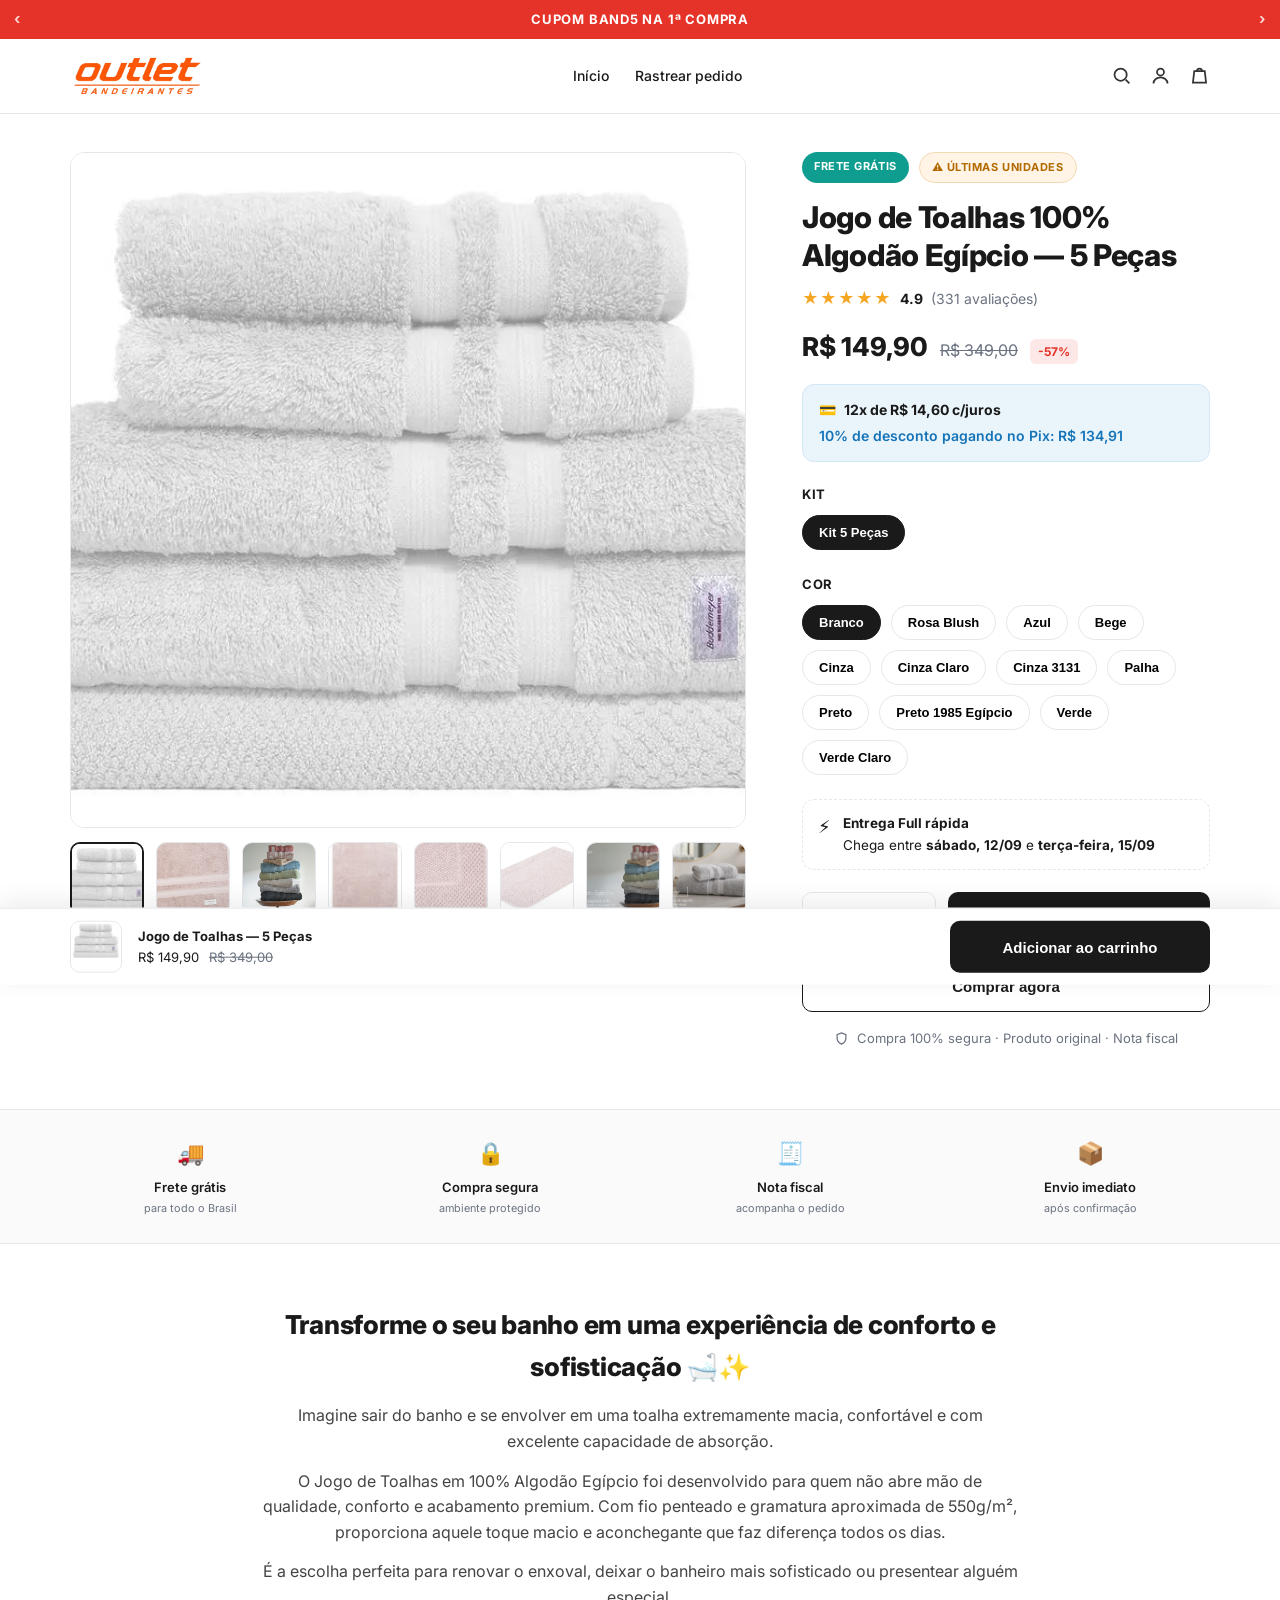
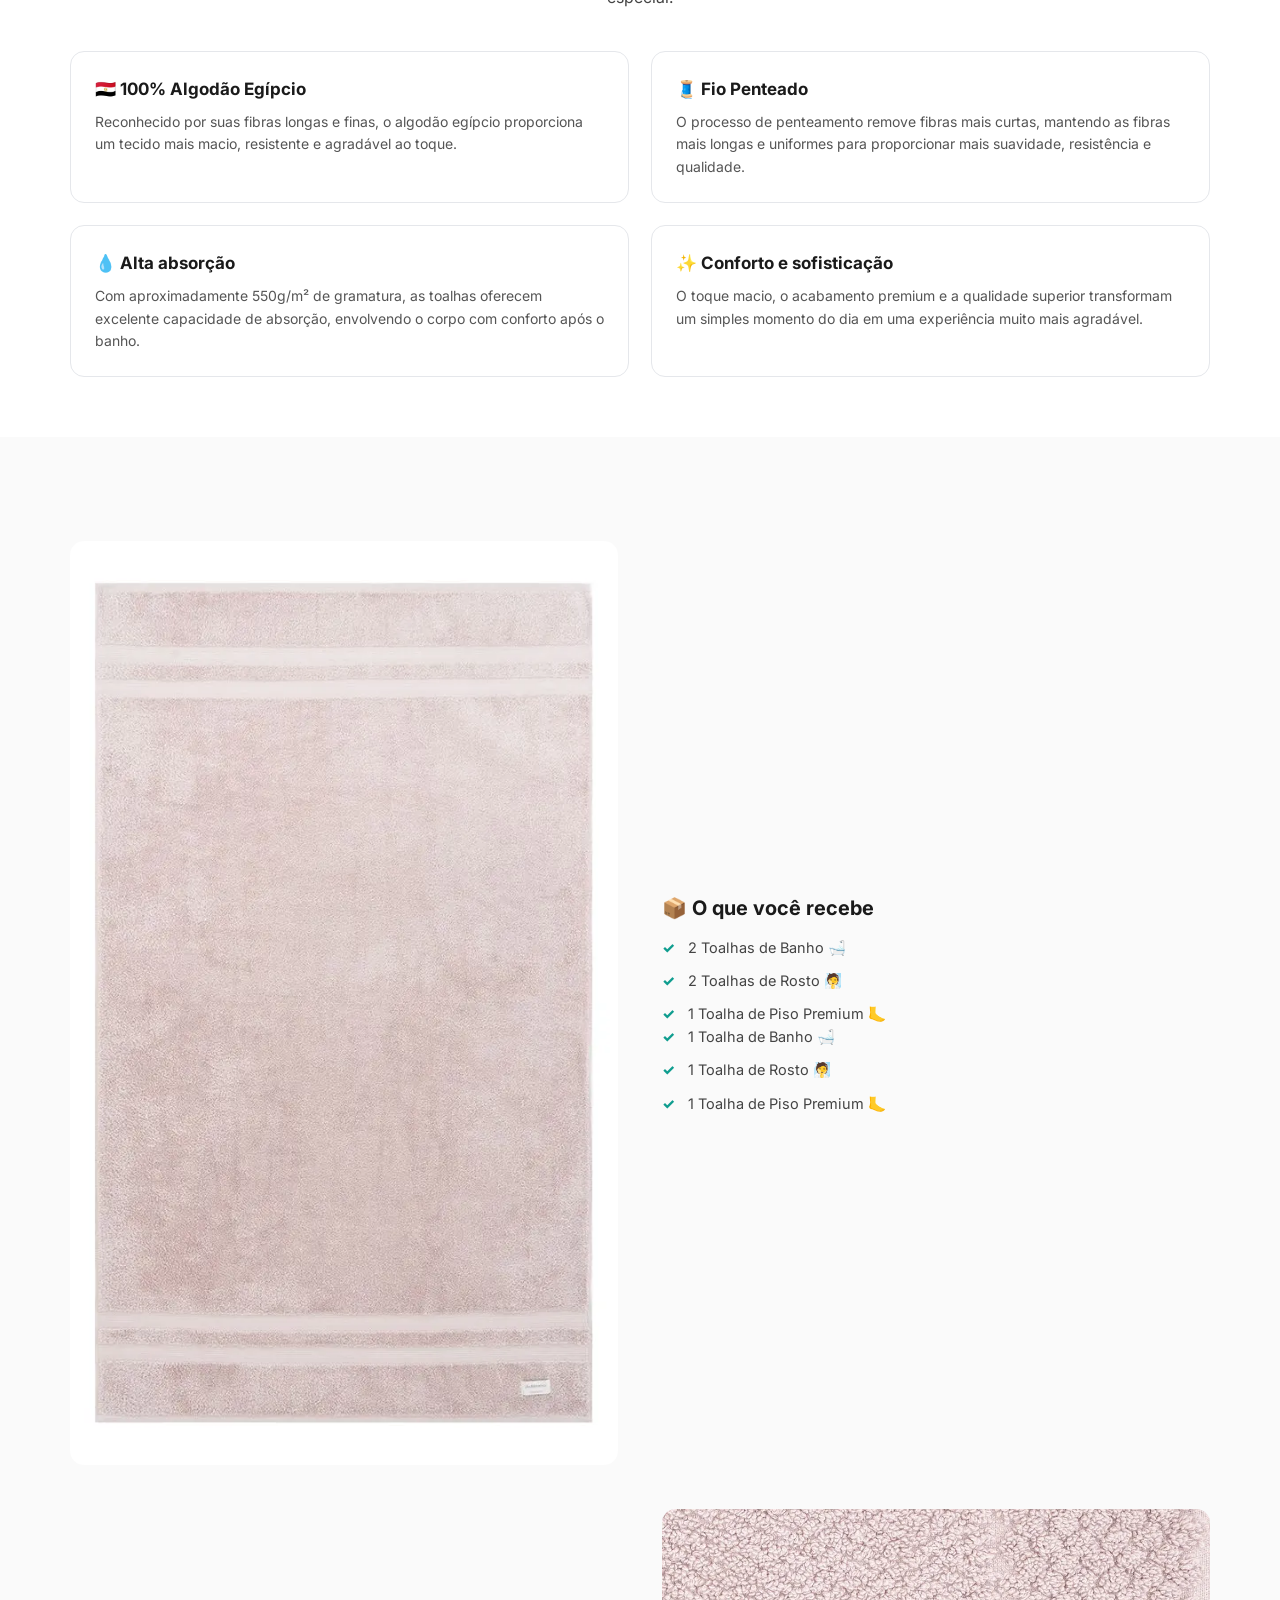
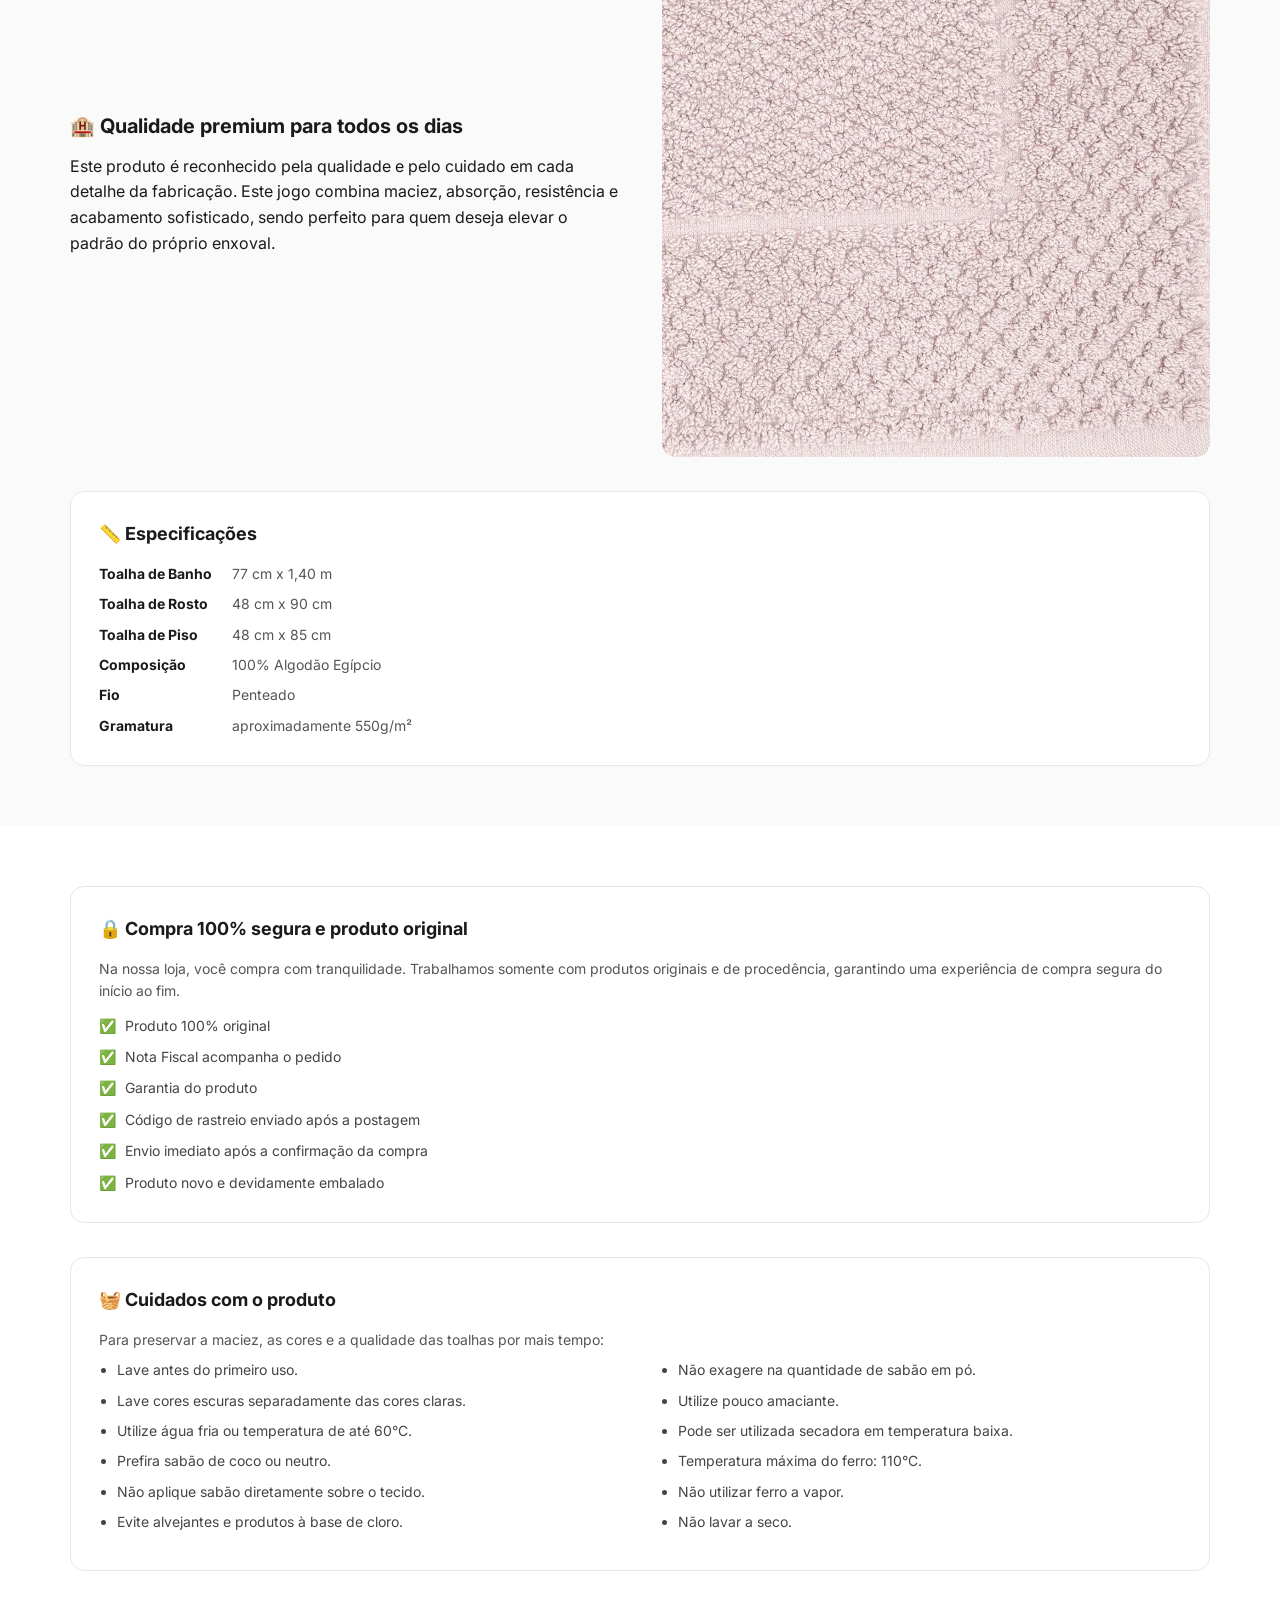
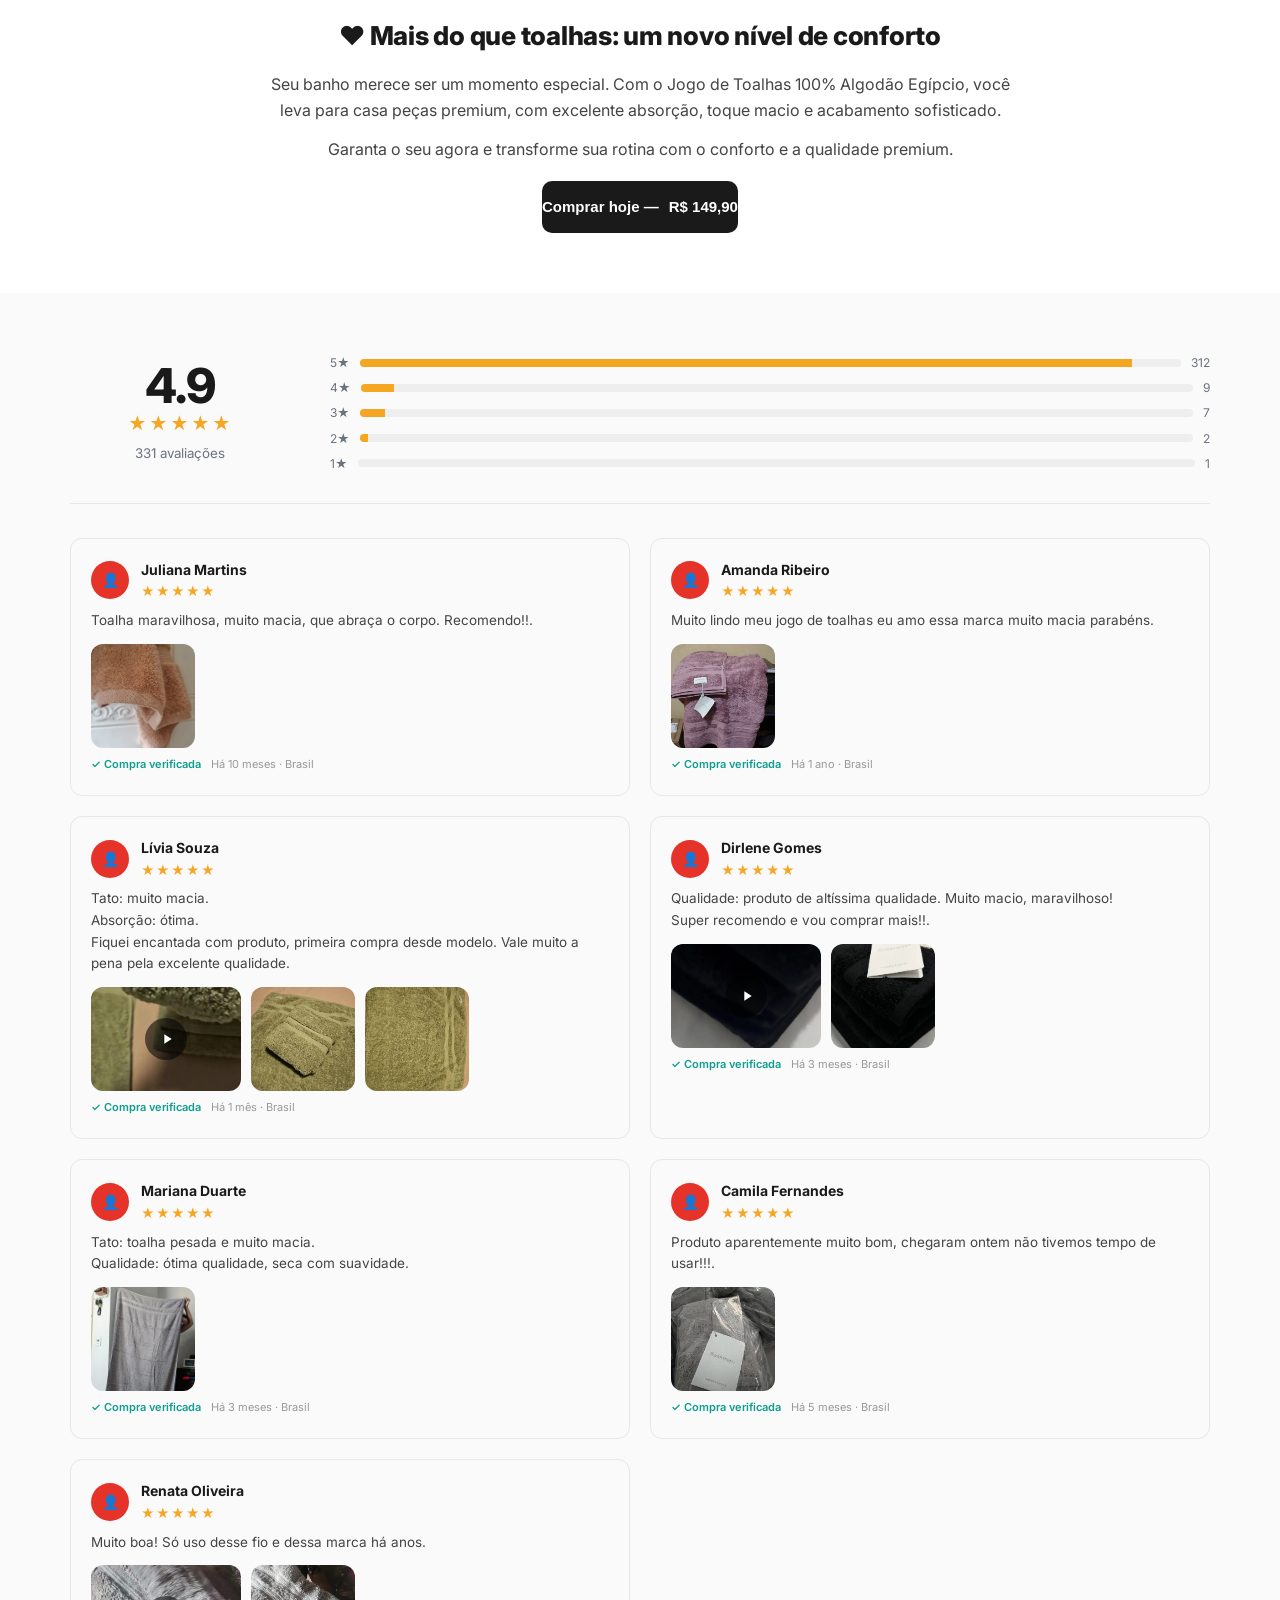
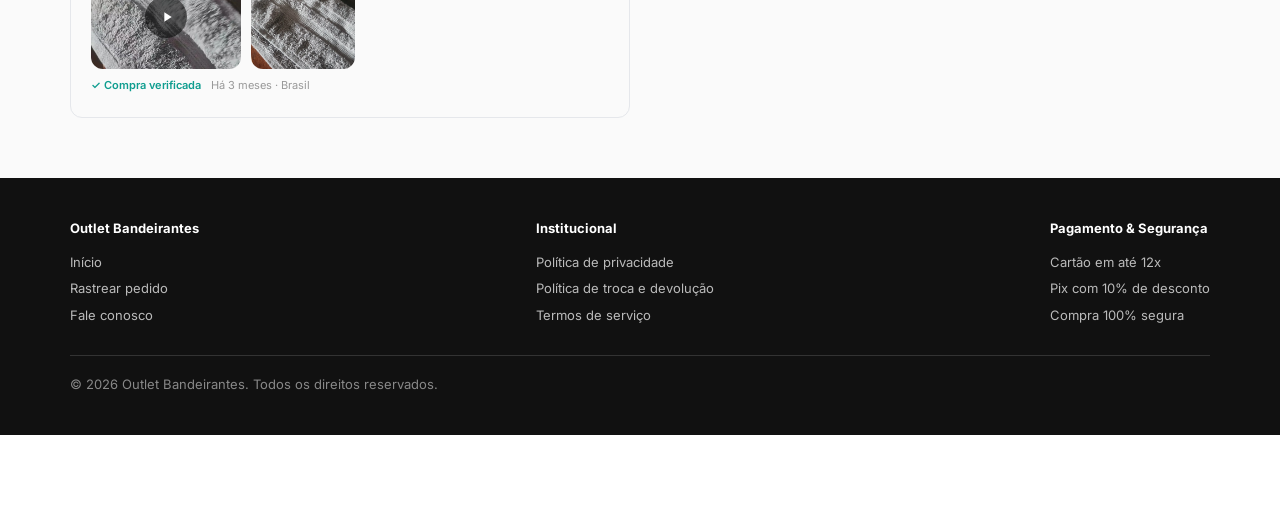
==== commit 3f36791a: "Add files via upload" ====
--- a/index.html
+++ b/index.html
@@ -3,7 +3,7 @@
 <head>
 <meta charset="UTF-8">
 <meta name="viewport" content="width=device-width, initial-scale=1">
-<title>Jogo de Toalhas Buddemeyer 100% Algodão Egípcio</title>
+<title>Jogo de Toalhas 100% Algodão Egípcio</title>
 <link rel="preconnect" href="https://fonts.googleapis.com">
 <link rel="preconnect" href="https://fonts.gstatic.com" crossorigin>
 <link href="https://fonts.googleapis.com/css2?family=Inter:wght@400;500;600;700;800&display=swap" rel="stylesheet">
@@ -277,7 +277,7 @@
     <!-- gallery -->
     <div class="gallery">
       <div class="main">
-        <img id="mainImg" fetchpriority="high" decoding="async" src="assets/D_NQ_NP_2X_967329-MLA99533782902_122025-F.webp" alt="Jogo de Toalhas Buddemeyer 100% Algodão Egípcio">
+        <img id="mainImg" fetchpriority="high" decoding="async" src="assets/D_NQ_NP_2X_967329-MLA99533782902_122025-F.webp" alt="Jogo de Toalhas 100% Algodão Egípcio">
       </div>
       <div class="thumbs" id="thumbs">
         <button class="active" data-src="assets/D_NQ_NP_2X_967329-MLA99533782902_122025-F.webp">
@@ -314,7 +314,7 @@
         <span class="badge last">⚠ Últimas unidades</span>
       </div>
 
-      <h1 class="title">Jogo de Toalhas Buddemeyer 100% Algodão Egípcio — <span id="pcsLabel">5 Peças</span></h1>
+      <h1 class="title">Jogo de Toalhas 100% Algodão Egípcio — <span id="pcsLabel">5 Peças</span></h1>
 
       <div class="rating">
         <span class="stars">★★★★★</span>
@@ -397,7 +397,7 @@
     <div class="lead">
       <h2>Transforme o seu banho em uma experiência de conforto e sofisticação 🛁✨</h2>
       <p>Imagine sair do banho e se envolver em uma toalha extremamente macia, confortável e com excelente capacidade de absorção.</p>
-      <p>O Jogo de Toalhas Buddemeyer em 100% Algodão Egípcio foi desenvolvido para quem não abre mão de qualidade, conforto e acabamento premium. Com fio penteado e gramatura aproximada de 550g/m², proporciona aquele toque macio e aconchegante que faz diferença todos os dias.</p>
+      <p>O Jogo de Toalhas em 100% Algodão Egípcio foi desenvolvido para quem não abre mão de qualidade, conforto e acabamento premium. Com fio penteado e gramatura aproximada de 550g/m², proporciona aquele toque macio e aconchegante que faz diferença todos os dias.</p>
       <p>É a escolha perfeita para renovar o enxoval, deixar o banheiro mais sofisticado ou presentear alguém especial.</p>
     </div>
 
@@ -416,7 +416,7 @@
       </div>
       <div class="card">
         <h3>✨ Conforto e sofisticação</h3>
-        <p>O toque macio, o acabamento premium e a qualidade Buddemeyer transformam um simples momento do dia em uma experiência muito mais agradável.</p>
+        <p>O toque macio, o acabamento premium e a qualidade superior transformam um simples momento do dia em uma experiência muito mais agradável.</p>
       </div>
     </div>
   </div>
@@ -442,10 +442,10 @@
     </div>
 
     <div class="split rev">
-      <img loading="lazy" decoding="async" src="assets/D_NQ_NP_2X_791755-MLA100094346748_122025-F.webp" alt="Jogo de toalhas premium Buddemeyer">
+      <img loading="lazy" decoding="async" src="assets/D_NQ_NP_2X_791755-MLA100094346748_122025-F.webp" alt="Jogo de toalhas premium">
       <div>
         <h3>🏨 Qualidade premium para todos os dias</h3>
-        <p>A Buddemeyer é reconhecida pela qualidade de seus produtos e pelo cuidado em cada detalhe. Este jogo combina maciez, absorção, resistência e acabamento sofisticado, sendo perfeito para quem deseja elevar o padrão do próprio enxoval.</p>
+        <p>Este produto é reconhecido pela qualidade e pelo cuidado em cada detalhe da fabricação. Este jogo combina maciez, absorção, resistência e acabamento sofisticado, sendo perfeito para quem deseja elevar o padrão do próprio enxoval.</p>
       </div>
     </div>
 
@@ -499,8 +499,8 @@
 
     <div class="lead" style="margin-top:44px">
       <h2>❤️ Mais do que toalhas: um novo nível de conforto</h2>
-      <p>Seu banho merece ser um momento especial. Com o Jogo de Toalhas Buddemeyer 100% Algodão Egípcio, você leva para casa peças premium, com excelente absorção, toque macio e acabamento sofisticado.</p>
-      <p>Garanta o seu agora e transforme sua rotina com o conforto e a qualidade Buddemeyer.</p>
+      <p>Seu banho merece ser um momento especial. Com o Jogo de Toalhas 100% Algodão Egípcio, você leva para casa peças premium, com excelente absorção, toque macio e acabamento sofisticado.</p>
+      <p>Garanta o seu agora e transforme sua rotina com o conforto e a qualidade premium.</p>
       <button class="addcart" style="max-width:320px;margin:18px auto 0" onclick="document.getElementById('kits').scrollIntoView({behavior:'smooth',block:'center'})">
         Comprar hoje — <span id="ctaPrice">R$ 149,90</span>
       </button>
@@ -559,7 +559,7 @@
   <div class="inner">
     <div class="thumb"><img id="stickyThumb" loading="lazy" decoding="async" src="assets/D_NQ_NP_2X_967329-MLA99533782902_122025-F.webp" alt=""></div>
     <div class="meta">
-      <div class="nm">Jogo de Toalhas Buddemeyer — <span id="stickyPcs">5 Peças</span></div>
+      <div class="nm">Jogo de Toalhas — <span id="stickyPcs">5 Peças</span></div>
       <div class="pr"><span id="stickyNow">R$ 149,90</span> <span class="was" id="stickyWas">R$ 349,00</span></div>
     </div>
     <button class="addcart" onclick="document.getElementById('addCart').click()">Adicionar ao carrinho</button>
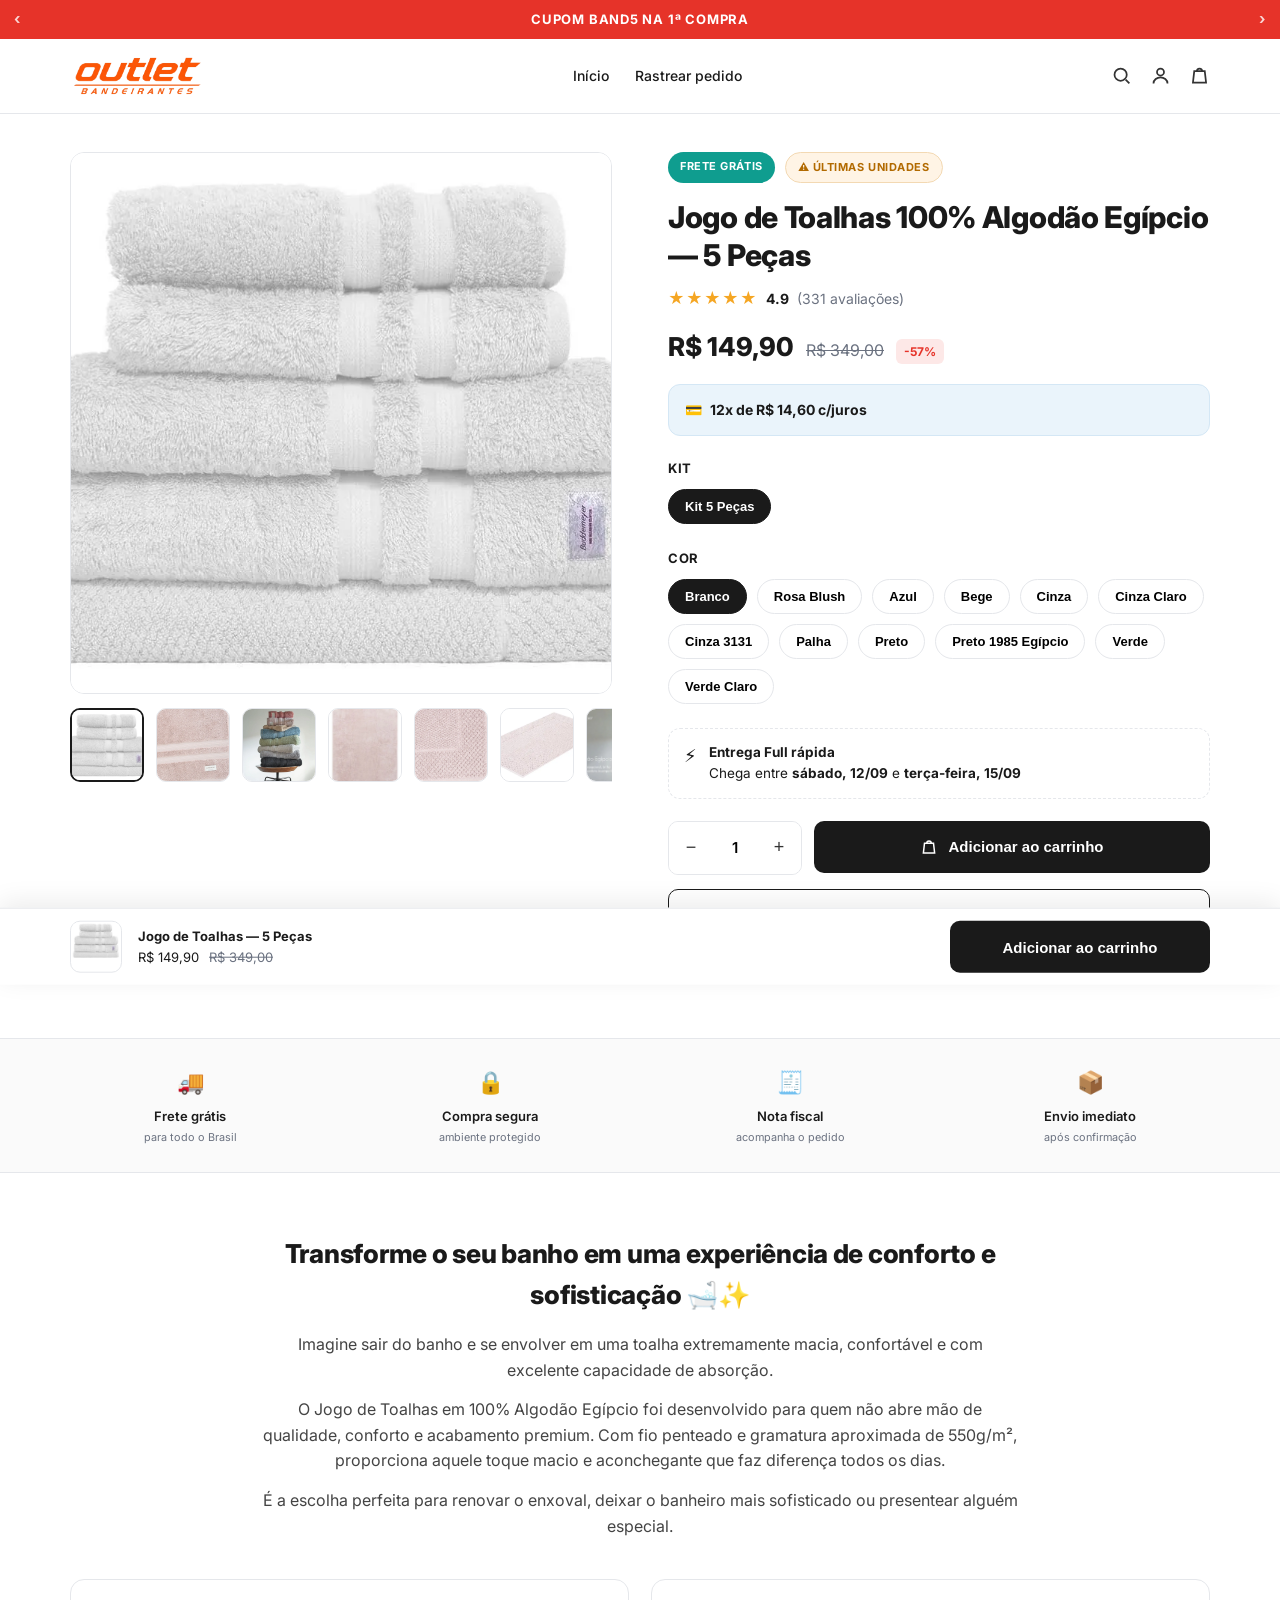
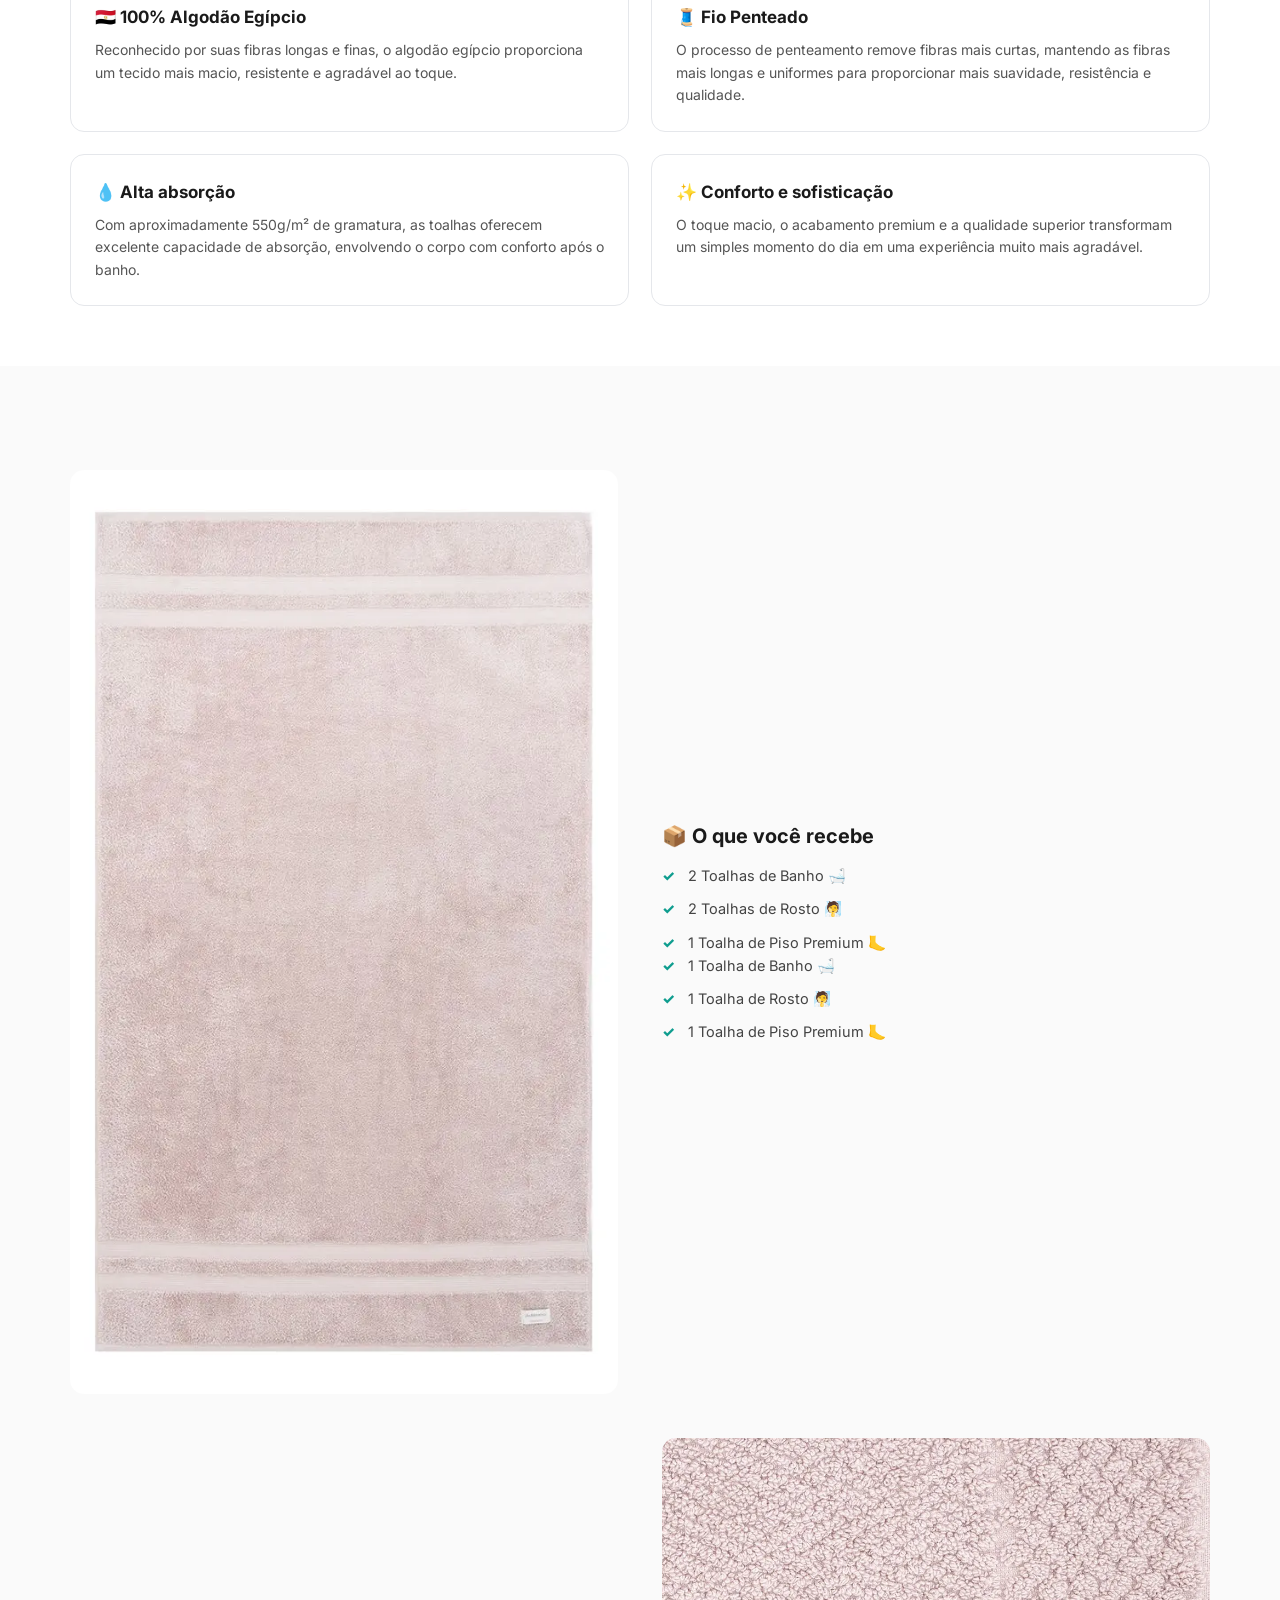
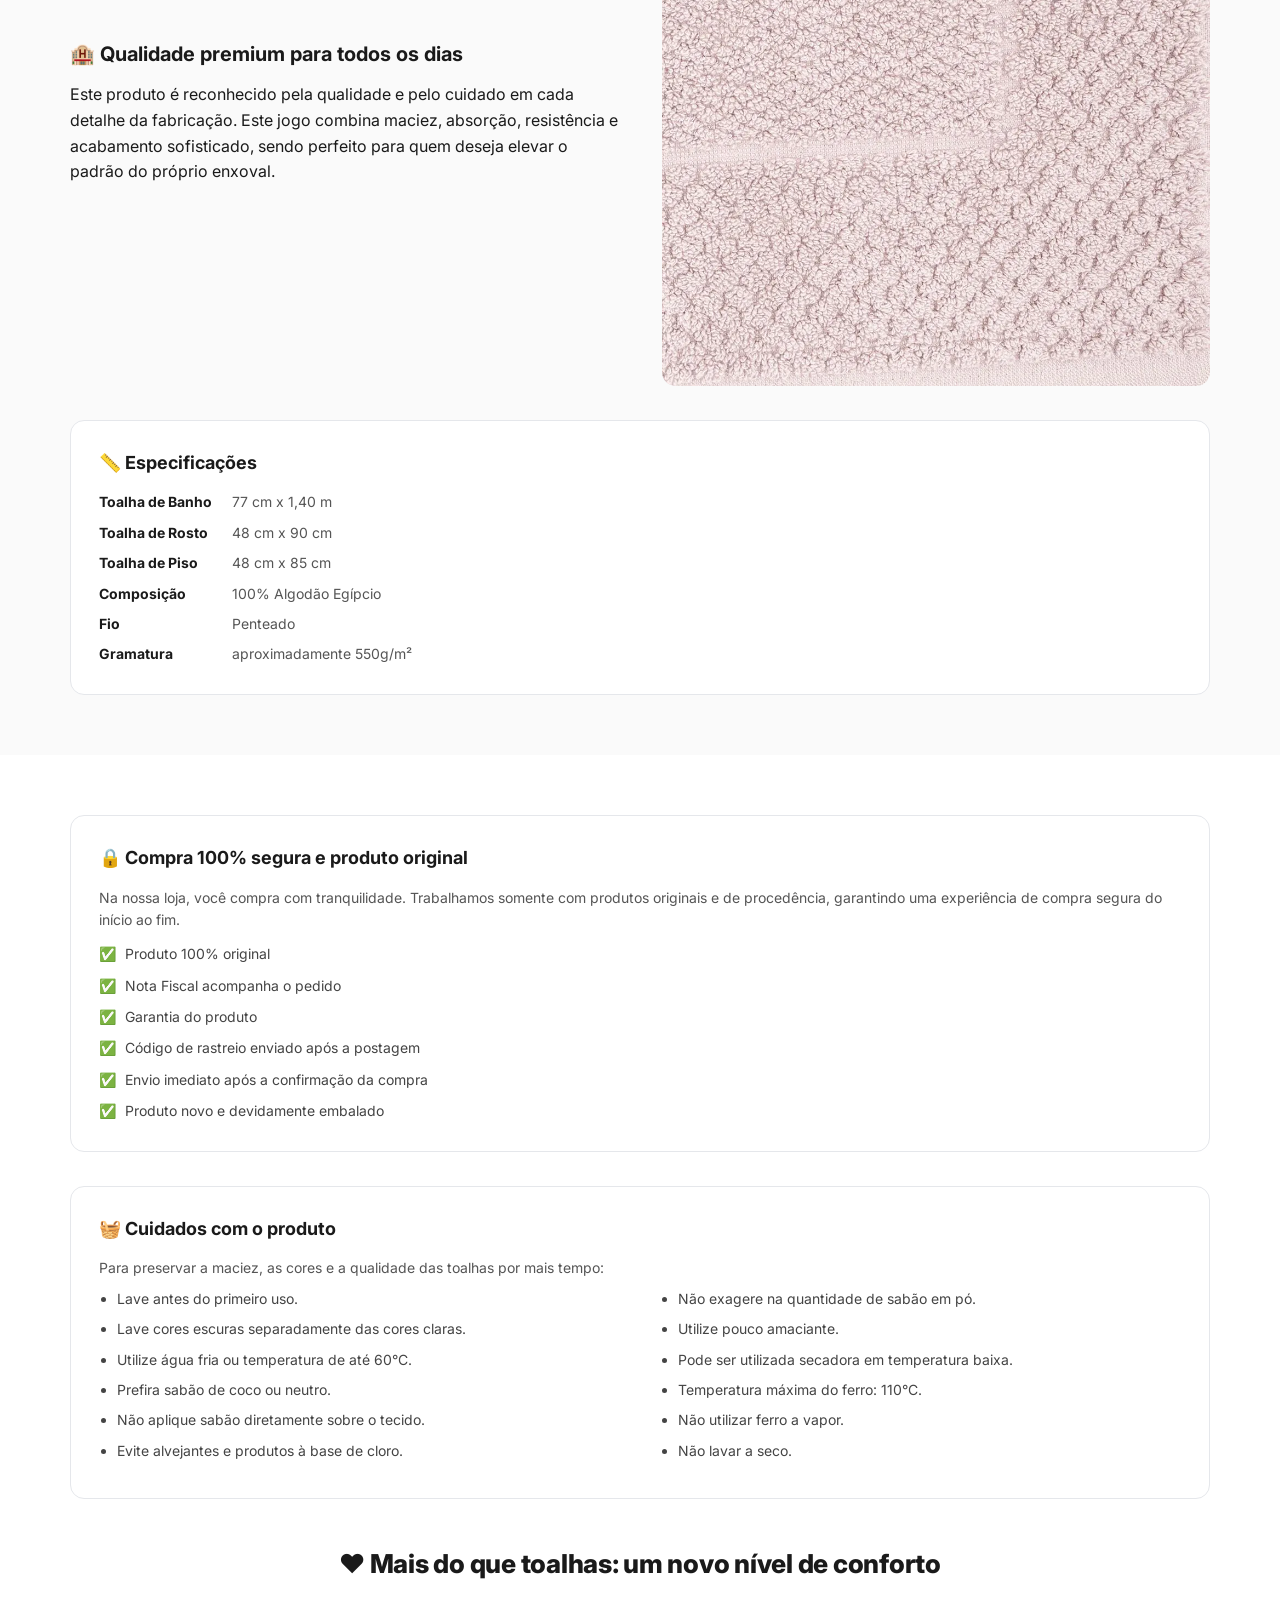
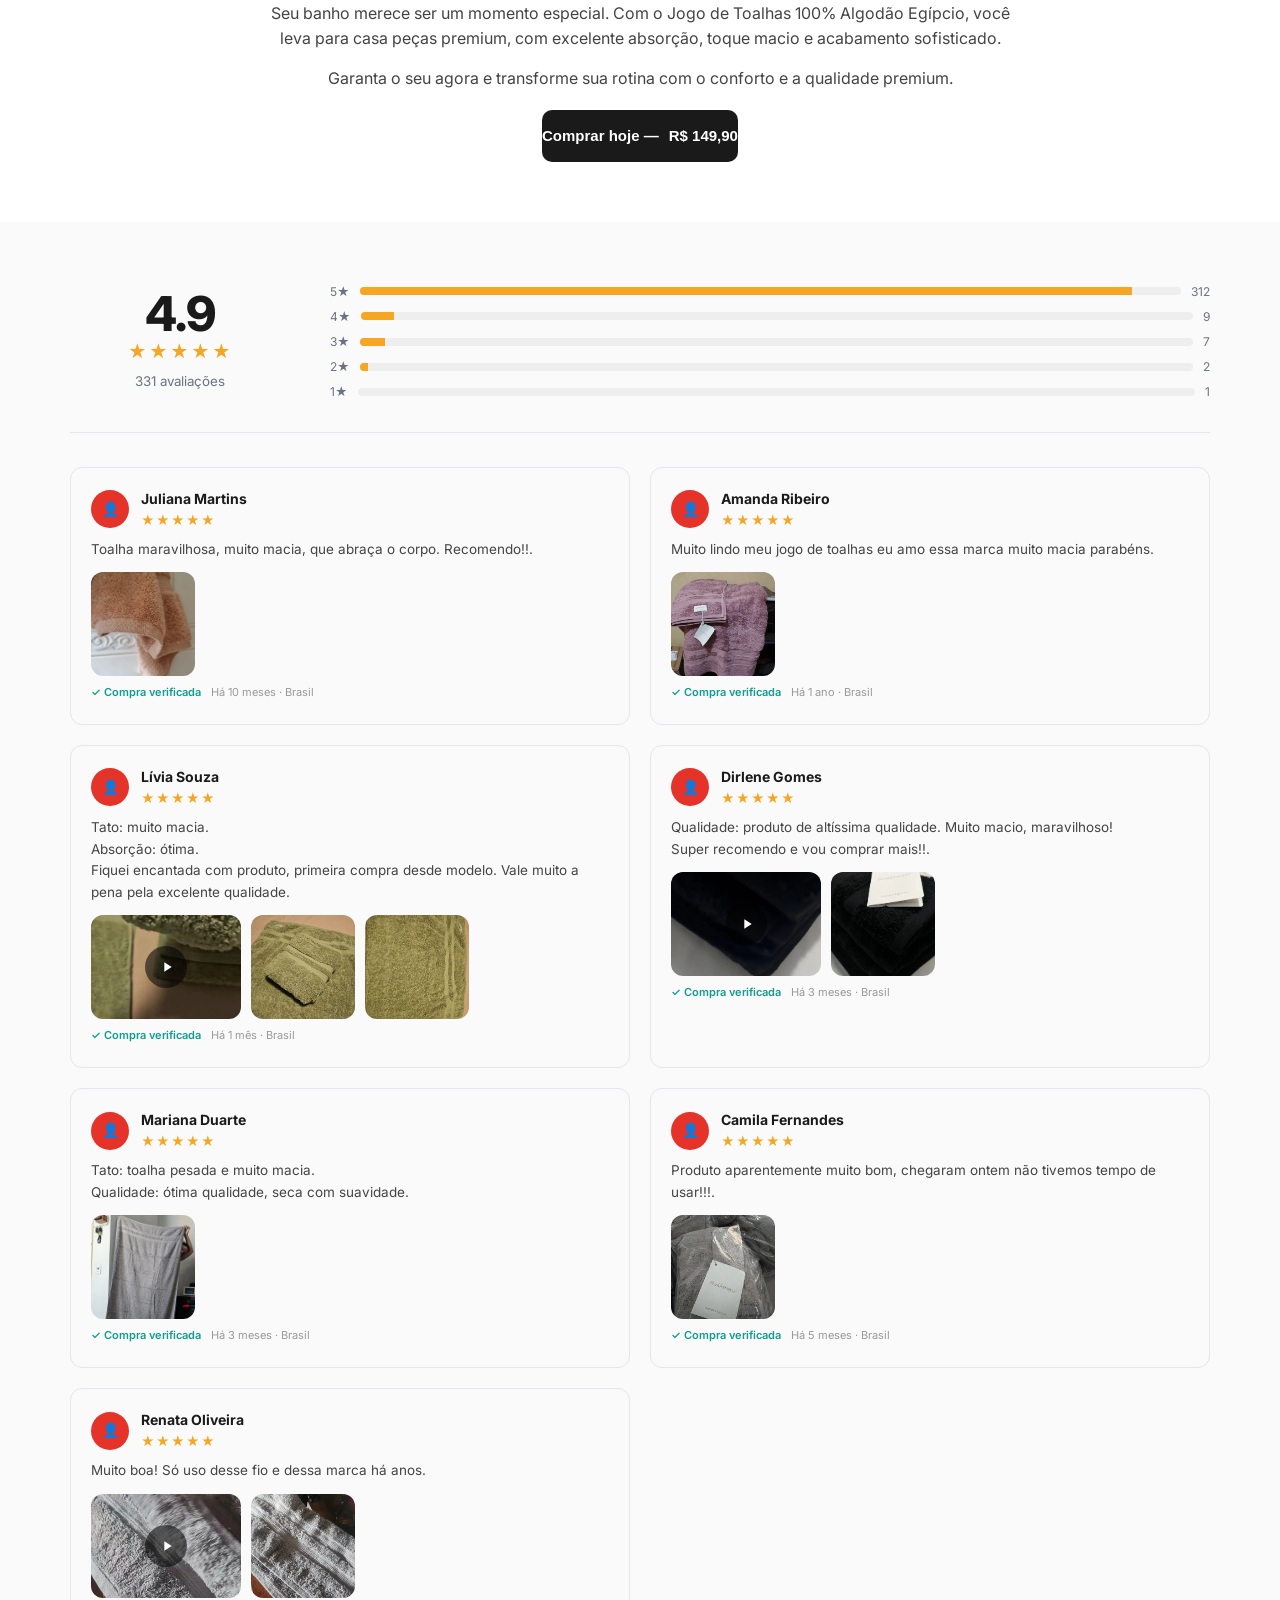
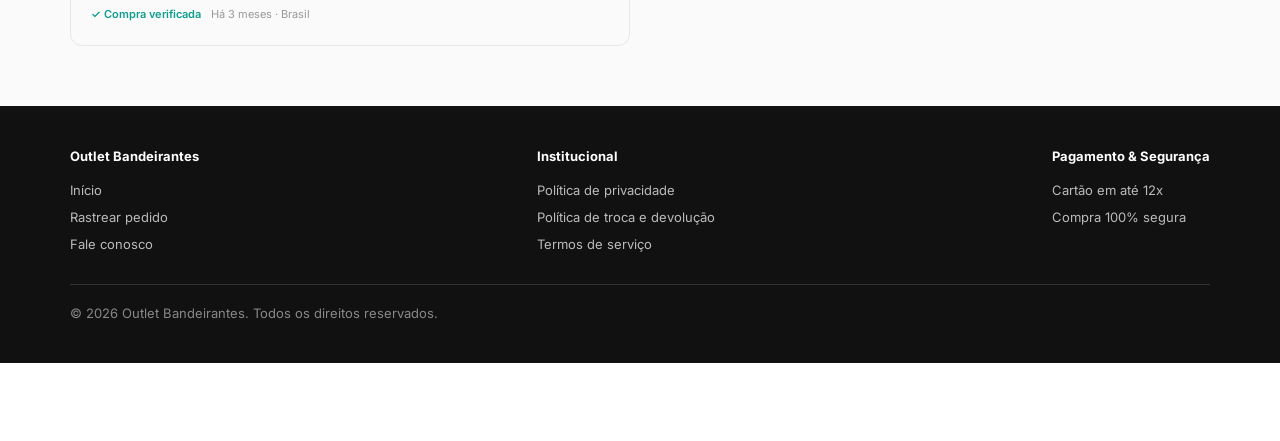
==== commit f38971a2: "Add files via upload" ====
--- a/index.html
+++ b/index.html
@@ -3,7 +3,14 @@
 <head>
 <meta charset="UTF-8">
 <meta name="viewport" content="width=device-width, initial-scale=1">
+
+<!-- GOOGLE TAG MANAGER -->
+<script>(function(w,d,s,l,i){w[l]=w[l]||[];w[l].push({'gtm.start':new Date().getTime(),event:'gtm.js'});var f=d.getElementsByTagName(s)[0],j=d.createElement(s),dl=l!='dataLayer'?'&l='+l:'';j.async=true;j.src='https://www.googletagmanager.com/gtm.js?id='+i+dl;f.parentNode.insertBefore(j,f);})(window,document,'script','dataLayer','GTM-5WS46M43');</script>
+
+<!-- UTMIFY: cole aqui o script de pixel gerado no painel da Utmify pra este produto -->
+
 <title>Jogo de Toalhas 100% Algodão Egípcio</title>
+<link rel="preload" as="image" href="assets/D_NQ_NP_2X_967329-MLA99533782902_122025-F.webp" fetchpriority="high">
 <link rel="preconnect" href="https://fonts.googleapis.com">
 <link rel="preconnect" href="https://fonts.gstatic.com" crossorigin>
 <link href="https://fonts.googleapis.com/css2?family=Inter:wght@400;500;600;700;800&display=swap" rel="stylesheet">
@@ -55,13 +62,14 @@
 
   /* hero / product */
   .product{display:grid;grid-template-columns:1fr 1fr;gap:56px;padding:38px 0 60px}
-  .gallery{position:sticky;top:96px;align-self:start}
+  .gallery{position:sticky;top:96px;align-self:start;min-width:0}
+  .info{min-width:0}
   .gallery .main{
     border:1px solid var(--line);border-radius:var(--radius);overflow:hidden;
     background:#f6f7f8;aspect-ratio:1/1;
   }
   .gallery .main img{width:100%;height:100%;object-fit:cover}
-  .thumbs{display:flex;gap:12px;margin-top:14px}
+  .thumbs{display:flex;gap:12px;margin-top:14px;overflow-x:auto;-webkit-overflow-scrolling:touch;max-width:100%}
   .thumbs button{
     width:74px;height:74px;border-radius:10px;overflow:hidden;border:1px solid var(--line);
     background:#f6f7f8;cursor:pointer;padding:0;flex:0 0 auto;
@@ -245,6 +253,9 @@
 </style>
 </head>
 <body>
+<!-- GOOGLE TAG MANAGER (noscript) -->
+<noscript><iframe src="https://www.googletagmanager.com/ns.html?id=GTM-5WS46M43"
+height="0" width="0" style="display:none;visibility:hidden"></iframe></noscript>
 
 <div class="announce">
   <span class="arrow l">‹</span>
@@ -330,28 +341,27 @@
 
       <div class="paybox">
         <div class="line1">💳 <span id="parcelLine">12x de R$ 14,60 c/juros</span></div>
-        <div class="line2">10% de desconto pagando no Pix: <span id="pixLine">R$ 134,91</span></div>
       </div>
 
       <div class="opt-label">Kit</div>
       <div class="swatches" id="kits">
-        <button class="swatch active" data-pcs="5" data-now="149.90" data-was="349.00" data-parcel="14,60" data-pix="134,91">Kit 5 Peças</button>
+        <button class="swatch active" data-pcs="5" data-now="149.90" data-was="349.00" data-parcel="14,60">Kit 5 Peças</button>
       </div>
 
       <div class="opt-label">Cor</div>
       <div class="swatches" id="swatches">
-        <button class="swatch active" data-img="assets/D_NQ_NP_2X_967329-MLA99533782902_122025-F.webp">Branco</button>
-        <button class="swatch" data-img="assets/D_NQ_NP_2X_994581-MLA99252109880_112025-F.webp">Rosa Blush</button>
-        <button class="swatch" data-img="assets/D_NQ_NP_2X_882696-MLA99253605090_112025-F.webp">Azul</button>
-        <button class="swatch" data-img="assets/D_NQ_NP_2X_716242-MLA100094529066_122025-F.webp">Bege</button>
-        <button class="swatch" data-img="assets/D_NQ_NP_2X_643108-MLA100585200935_122025-F.webp">Cinza</button>
-        <button class="swatch" data-img="assets/D_NQ_NP_2X_754134-MLA101069846051_122025-F.webp">Cinza Claro</button>
-        <button class="swatch" data-img="assets/D_NQ_NP_2X_946079-MLA101164384668_122025-F.webp">Cinza 3131</button>
-        <button class="swatch" data-img="assets/D_NQ_NP_2X_775893-MLA100072034703_122025-F.webp">Palha</button>
-        <button class="swatch" data-img="assets/D_NQ_NP_2X_808654-MLA99255316008_112025-F.webp">Preto</button>
-        <button class="swatch" data-img="assets/D_NQ_NP_2X_921180-MLA107396669038_032026-F.webp">Preto 1985 Egípcio</button>
-        <button class="swatch" data-img="assets/D_NQ_NP_2X_632450-MLA100094522568_122025-F.webp">Verde</button>
-        <button class="swatch" data-img="assets/D_NQ_NP_2X_774278-MLA100057818073_122025-F.webp">Verde Claro</button>
+        <button class="swatch active" data-img="assets/D_NQ_NP_2X_967329-MLA99533782902_122025-F.webp" data-checkout="https://pay.outletbandeirantestoalhas.shop/177617c1">Branco</button>
+        <button class="swatch" data-img="assets/D_NQ_NP_2X_994581-MLA99252109880_112025-F.webp" data-checkout="https://pay.outletbandeirantestoalhas.shop/fdc8883b">Rosa Blush</button>
+        <button class="swatch" data-img="assets/D_NQ_NP_2X_882696-MLA99253605090_112025-F.webp" data-checkout="https://pay.outletbandeirantestoalhas.shop/23a8a5cd">Azul</button>
+        <button class="swatch" data-img="assets/D_NQ_NP_2X_716242-MLA100094529066_122025-F.webp" data-checkout="https://pay.outletbandeirantestoalhas.shop/a64e5962">Bege</button>
+        <button class="swatch" data-img="assets/D_NQ_NP_2X_643108-MLA100585200935_122025-F.webp" data-checkout="https://pay.outletbandeirantestoalhas.shop/affa3d25">Cinza</button>
+        <button class="swatch" data-img="assets/D_NQ_NP_2X_754134-MLA101069846051_122025-F.webp" data-checkout="https://pay.outletbandeirantestoalhas.shop/83333a25">Cinza Claro</button>
+        <button class="swatch" data-img="assets/D_NQ_NP_2X_946079-MLA101164384668_122025-F.webp" data-checkout="https://pay.outletbandeirantestoalhas.shop/56372e90">Cinza 3131</button>
+        <button class="swatch" data-img="assets/D_NQ_NP_2X_775893-MLA100072034703_122025-F.webp" data-checkout="https://pay.outletbandeirantestoalhas.shop/15475323">Palha</button>
+        <button class="swatch" data-img="assets/D_NQ_NP_2X_808654-MLA99255316008_112025-F.webp" data-checkout="https://pay.outletbandeirantestoalhas.shop/85ea6caf">Preto</button>
+        <button class="swatch" data-img="assets/D_NQ_NP_2X_921180-MLA107396669038_032026-F.webp" data-checkout="https://pay.outletbandeirantestoalhas.shop/82cbaf64">Preto 1985 Egípcio</button>
+        <button class="swatch" data-img="assets/D_NQ_NP_2X_632450-MLA100094522568_122025-F.webp" data-checkout="https://pay.outletbandeirantestoalhas.shop/c9591e00">Verde</button>
+        <button class="swatch" data-img="assets/D_NQ_NP_2X_774278-MLA100057818073_122025-F.webp" data-checkout="https://pay.outletbandeirantestoalhas.shop/f4246e10">Verde Claro</button>
       </div>
 
       <div class="delivery">
@@ -547,7 +557,6 @@
       <div>
         <b>Pagamento &amp; Segurança</b>
         <a href="#">Cartão em até 12x</a>
-        <a href="#">Pix com 10% de desconto</a>
         <a href="#">Compra 100% segura</a>
       </div>
     </div>
@@ -578,8 +587,9 @@
     });
   });
 
-  // swatches (cor troca a foto principal e a 1ª miniatura)
+  // swatches (cor troca a foto principal, a 1ª miniatura e o link de checkout)
   var selectedColor = 'Branco';
+  var selectedCheckoutUrl = document.querySelector('#swatches .swatch.active').dataset.checkout;
   var firstThumb = document.querySelector('#thumbs button');
   var firstThumbImg = firstThumb.querySelector('img');
   document.querySelectorAll('#swatches .swatch').forEach(function(s){
@@ -587,6 +597,7 @@
       document.querySelectorAll('#swatches .swatch').forEach(x=>x.classList.remove('active'));
       s.classList.add('active');
       selectedColor = s.textContent.trim();
+      if(s.dataset.checkout) selectedCheckoutUrl = s.dataset.checkout;
 
       var img = s.dataset.img;
       if(img){
@@ -612,7 +623,6 @@
     document.getElementById('priceWas').textContent = fmtBRL(was);
     document.getElementById('priceOff').textContent = '-' + off + '%';
     document.getElementById('parcelLine').textContent = '12x de R$ ' + btn.dataset.parcel + ' c/juros';
-    document.getElementById('pixLine').textContent = 'R$ ' + btn.dataset.pix;
     document.getElementById('ctaPrice').textContent = fmtBRL(now);
     document.getElementById('stickyPcs').textContent = pcs + ' Peças';
     document.getElementById('stickyNow').textContent = fmtBRL(now);
@@ -640,9 +650,22 @@
     qty.value = qty.value.replace(/[^0-9]/g,'') || '1';
   });
 
-  var CHECKOUT_URL = 'https://app.arkwave.com.br/pay/177617c1';
+  // REPASSE DE UTM: preserva a origem do clique (utm_*, fbclid, gclid, ttclid) do anúncio até o checkout.
+  var TRACKED_PARAMS = ['utm_source','utm_medium','utm_campaign','utm_content','utm_term','fbclid','gclid','ttclid'];
+  function appendTrackingParams(url){
+    var current = new URLSearchParams(window.location.search);
+    var extra = new URLSearchParams();
+    TRACKED_PARAMS.forEach(function(k){ if(current.has(k)) extra.set(k, current.get(k)); });
+    var query = extra.toString();
+    if(!query) return url;
+    return url + (url.indexOf('?') > -1 ? '&' : '?') + query;
+  }
+
+  // CHECKOUT: cada cor tem seu próprio link (data-checkout no botão da cor). Se por algum
+  // motivo a cor selecionada não tiver link, cai nesse padrão (cor Branco) como reserva.
+  var CHECKOUT_URL = 'https://pay.outletbandeirantestoalhas.shop/177617c1';
   function checkout(){
-    window.location.href = CHECKOUT_URL;
+    window.location.href = appendTrackingParams(selectedCheckoutUrl || CHECKOUT_URL);
   }
   document.getElementById('addCart').addEventListener('click', checkout);
   document.getElementById('buyNow').addEventListener('click', checkout);
